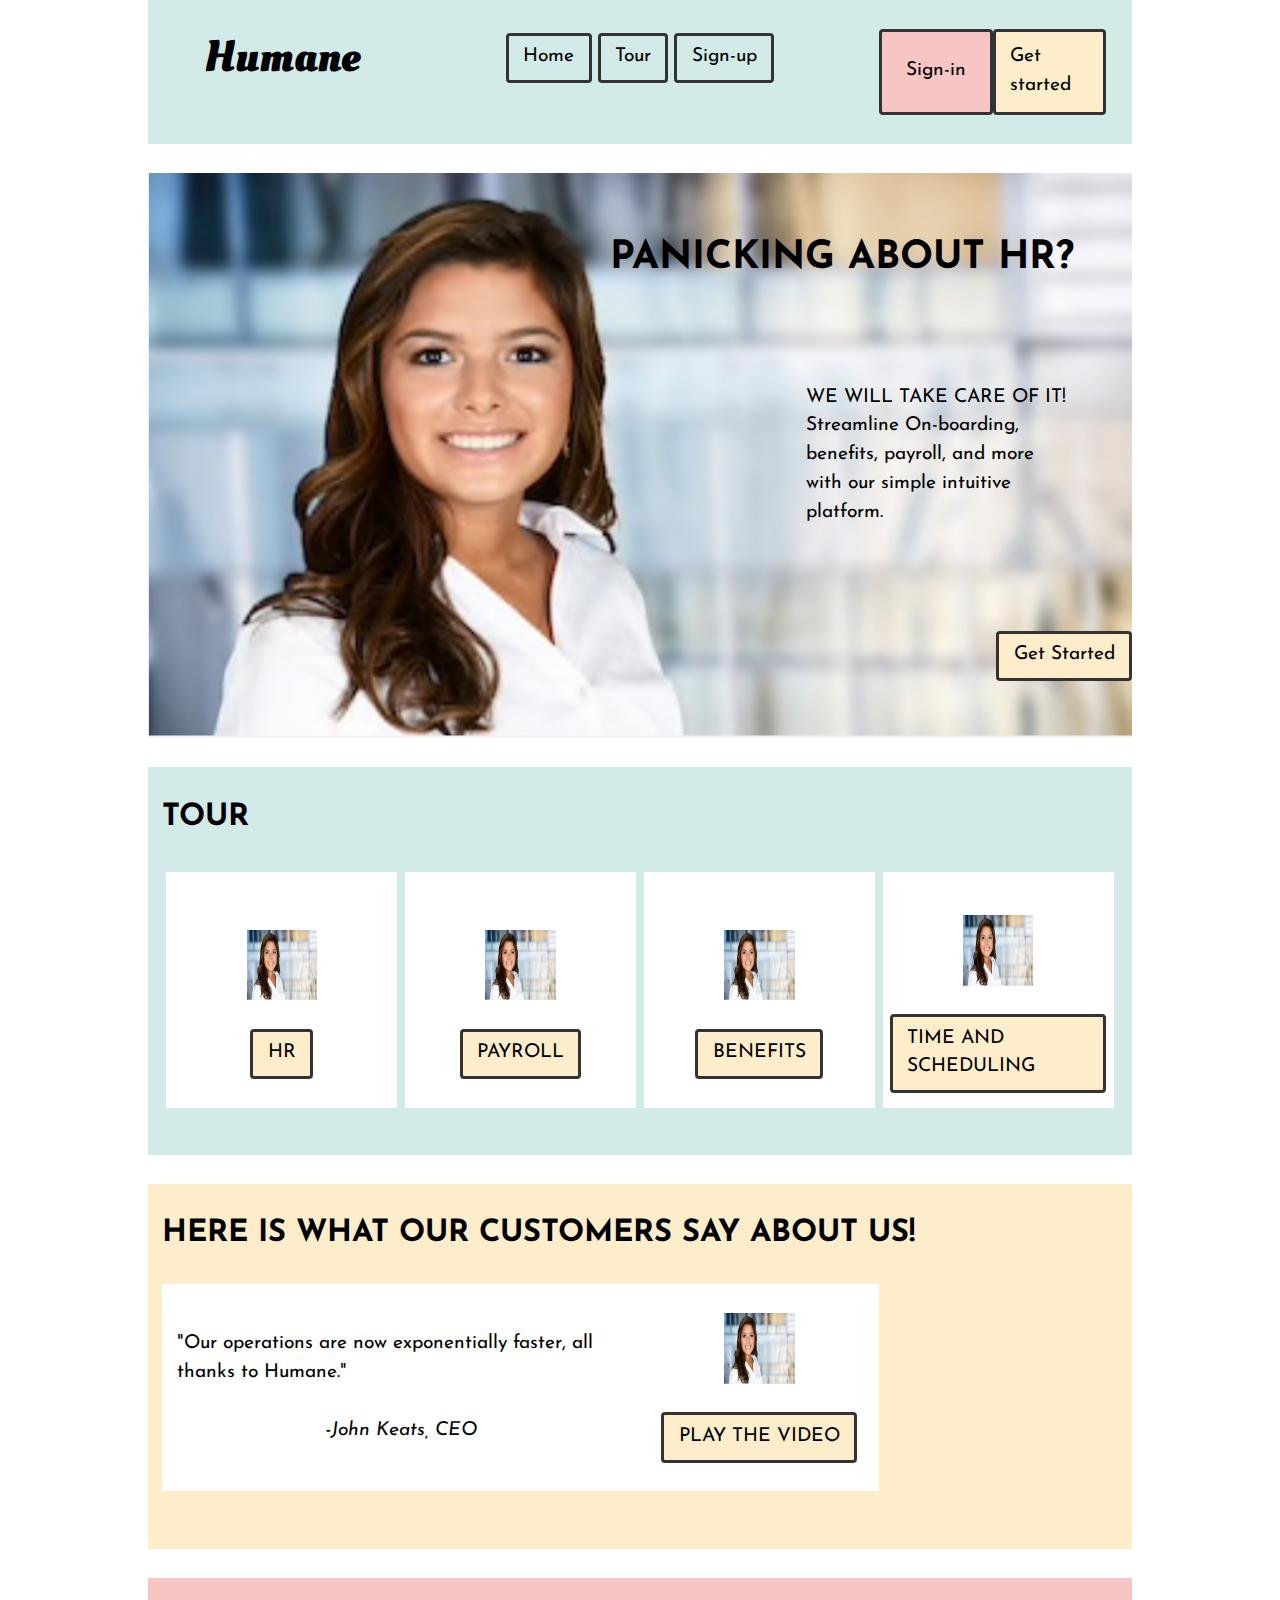
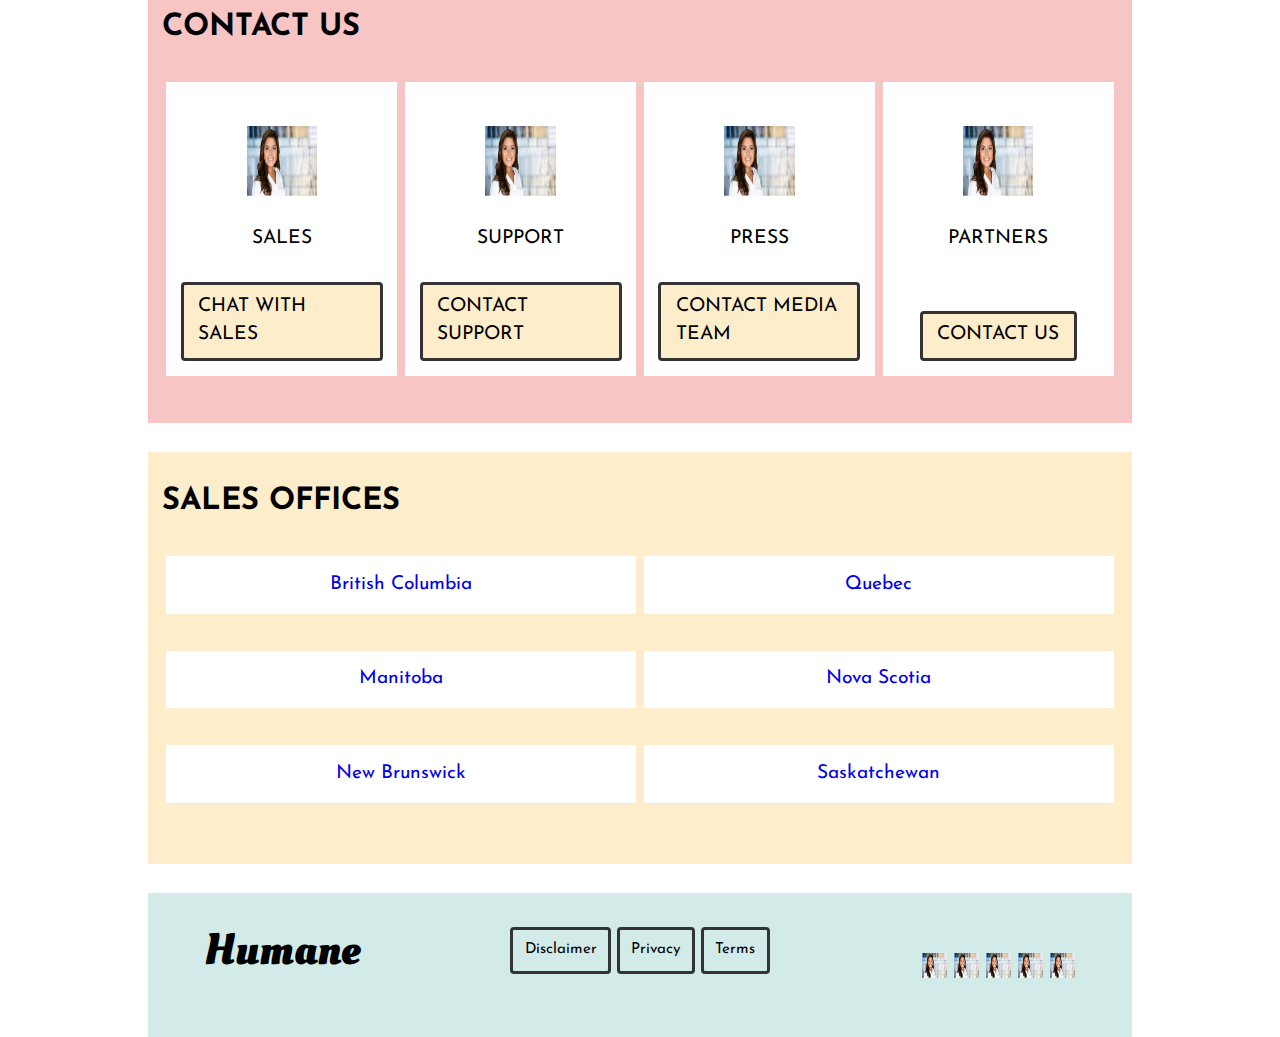
==== index.html @ 70cb6e19 "Add the landmark roles" ====
<!DOCTYPE html>
<html lang="en" dir="ltr">
<head>
  <meta charset="utf-8">
  <title>saas-website</title>
  <meta name="viewport" content="width=device-width,initial-scale=1">
  <link href="css/modules.css" rel="stylesheet">
  <link href="css/grid.css" rel="stylesheet">
  <link href="css/type.css" rel="stylesheet">
  <link href="css/main.css" rel="stylesheet">
  <link href="https://fonts.googleapis.com/css?family=Josefin+Sans:400,700|Oleo+Script&display=swap" rel="stylesheet">
</head>
<body class="wrapper gutter-1-4">

  <header role="banner" class="green pad-t pad-b gutter-1-2">
    <div class="grid grid-middle grid-stretch">
      <h1 class="yotta unit unit-content-center-vertical xs-1 s-1 m-1-4 l-1-4 xl-1-4"><a class="logo link-box" href="index.html">Humane</a></h1>
      <div class="unit unit-content-center-vertical xs-1 s-1 m-1-2 l-1-2 xl-1-2">
        <nav role="navigation">
          <ul class="list-group list-group-inline">
            <li><a class="link-box btn btn-ghost" href="index.html">Home</a></li>
            <li><a class="link-box btn btn-ghost" href="tour.html">Tour</a></li>
            <li><a class="link-box btn btn-ghost" href="sign-up.html">Sign-up</a></li>
          </ul>
        </nav>
      </div>
      <div class="grid grid-middle grid-stretch list-group list-group-inline">
        <a class="unit unit-content-center-vertical xs-1-2 link-box btn btn-ghost pink" href="sign-up.html">Sign-in</a>
        <a class="unit unit-content-center-vertical xs-1-2 link-box btn btn-ghost yellow" href="index.html#tour">Get started</a>
      </div>
    </div>
  </header>

  <main role="main">
    <section class="pad-t pad-b">
      <div class="relative">
        <img class="img-flex" src="images/professional-women.png" alt="An image of a smiling young women professional">
        <p class="zetta bold pin-rt pad-t-2 island-2">PANICKING ABOUT HR?</p>
        <p class="pin-rc limited-text gutter-2">WE WILL TAKE CARE OF IT!<br>Streamline On-boarding, benefits, payroll, and more with our simple intuitive platform.</p>
        <a class="link-box btn btn-ghost yellow pin-rb push-2" href="sign-up.html">Get Started</a>
      </div>
    </section>

    <section id="tour" class="pad-t pad-b push green gutter-1-2">
      <h2>TOUR</h2>
      <ul class="grid grid-middle grid-stretch list-group list-group-inline">

        <li class="unit unit-content-distribute unit-content-center-vertical xs-1-2 s-1-2 m-1-4 l-1-4 xl-1-4 green-border white push-1-2 island-1-2 gutter-1-4">
          <i class="icon i-128">
            <img class="img-flex island" src="images/professional-women.png" alt="">
          </i>
          <a class="link-box btn btn-ghost yellow" href="#">HR</a>
        </li>

        <li class="unit unit-content-distribute unit-content-center-vertical xs-1-2 s-1-2 m-1-4 l-1-4 xl-1-4 green-border white push-1-2 island-1-2 gutter-1-4">
          <i class="icon i-128">
            <img class="img-flex island" src="images/professional-women.png" alt="">
          </i>
          <a class="link-box btn btn-ghost yellow" href="#">PAYROLL</a>
        </li>

        <li class="unit unit-content-distribute unit-content-center-vertical xs-1-2 s-1-2 m-1-4 l-1-4 xl-1-4 green-border white push-1-2 island-1-2 gutter-1-4">
          <i class="icon i-128">
            <img class="img-flex island" src="images/professional-women.png" alt="">
          </i>
          <a class="link-box btn btn-ghost yellow" href="#">BENEFITS</a>
        </li>

        <li class="unit unit-content-distribute unit-content-center-vertical xs-1-2 s-1-2 m-1-4 l-1-4 xl-1-4 green-border white push-1-2 island-1-2 gutter-1-4">
          <i class="icon i-128">
            <img class="img-flex island" src="images/professional-women.png" alt="">
          </i>
          <a class="link-box btn btn-ghost yellow" href="#">TIME AND SCHEDULING</a>
        </li>
      </ul>
    </section>

    <section class="pad-t pad-b push yellow gutter-1-2">
      <h2>HERE IS WHAT OUR CUSTOMERS SAY ABOUT US!</h2>
      <div class="grid grid-middle grid-stretch">
        <div class="unit unit-content-distribute unit-content-center-vertical xs-1 s-1 m-1-2 l-1-2 xl-1-2 white push gutter-1-2">
          <p>"Our operations are now exponentially faster, all thanks to Humane."</p>
          <cite><i>-John Keats, CEO</i></cite>
        </div>
        <div class="unit unit-content-distribute unit-content-center-vertical xs-1-2 s-1-2 m-1-4 l-1-4 xl-1-4 white push gutter-1-2">
          <i class="icon i-128">
            <img class="img-flex island" src="images/professional-women.png" alt="">
          </i>
          <span class="icon-label"><a class="link-box btn btn-ghost yellow push" href="#">PLAY THE VIDEO</a></span>
        </div>
      </div>
    </section>

    <section class="pad-t pad-b push pink gutter-1-2">
      <h2>CONTACT US</h2>
      <ul class="grid grid-middle grid-stretch list-group list-group-inline">
        <li class="unit unit-content-distribute unit-content-center-vertical xs-1-2 s-1-2 m-1-4 l-1-4 xl-1-4 pink-border white push-1-2 island-1-2">
          <i class="icon i-128">
            <img class="img-flex island" src="images/professional-women.png" alt="">
          </i>
          <span class="icon-label content-fill push">SALES</span>
          <a class="link-box btn btn-ghost yellow" href="#">CHAT WITH SALES</a>
        </li>

        <li class="unit unit-content-distribute unit-content-center-vertical xs-1-2 s-1-2 m-1-4 l-1-4 xl-1-4 pink-border white push-1-2 island-1-2">
          <i class="icon i-128">
            <img class="img-flex island" src="images/professional-women.png" alt="">
          </i>
          <span class="icon-label content-fill push">SUPPORT</span>
          <a class="link-box btn btn-ghost yellow" href="#">CONTACT SUPPORT</a>
        </li>

        <li class="unit unit-content-distribute unit-content-center-vertical xs-1-2 s-1-2 m-1-4 l-1-4 xl-1-4 pink-border white push-1-2 island-1-2">
          <i class="icon i-128">
            <img class="img-flex island" src="images/professional-women.png" alt="">
          </i>
          <span class="icon-label content-fill push">PRESS</span>
          <a class="link-box btn btn-ghost yellow" href="#">CONTACT MEDIA TEAM</a>
        </li>

        <li class="unit unit-content-distribute unit-content-center-vertical xs-1-2 s-1-2 m-1-4 l-1-4 xl-1-4 pink-border white push-1-2 island-1-2">
          <i class="icon i-128">
            <img class="img-flex island" src="images/professional-women.png" alt="">
          </i>
          <span class="icon-label content-fill push">PARTNERS</span>
          <a class="link-box btn btn-ghost yellow" href="#">CONTACT US</a>
        </li>
      </ul>
    </section>

    <section class="pad-t pad-b push yellow gutter-1-2">
      <h2>SALES OFFICES</h2>
      <ul class="grid grid-middle grid-stretch list-group list-group-inline">
        <li class="unit unit-content-distribute unit-content-center-vertical xs-1 s-1 m-1-2 l-1-2 xl-1-2 white push island-1-2 yellow-border"><a class="link-box" href="#">British Columbia</a></li>
        <li class="unit unit-content-distribute unit-content-center-vertical xs-1 s-1 m-1-2 l-1-2 xl-1-2 white push island-1-2 yellow-border"><a class="link-box" href="#">Quebec</a></li>
        <li class="unit unit-content-distribute unit-content-center-vertical xs-1 s-1 m-1-2 l-1-2 xl-1-2 white push island-1-2 yellow-border"><a class="link-box" href="#">Manitoba</a></li>
        <li class="unit unit-content-distribute unit-content-center-vertical xs-1 s-1 m-1-2 l-1-2 xl-1-2 white push island-1-2 yellow-border"><a class="link-box" href="#">Nova Scotia</a></li>
        <li class="unit unit-content-distribute unit-content-center-vertical xs-1 s-1 m-1-2 l-1-2 xl-1-2 white push island-1-2 yellow-border"><a class="link-box" href="#">New Brunswick</a></li>
        <li class="unit unit-content-distribute unit-content-center-vertical xs-1 s-1 m-1-2 l-1-2 xl-1-2 white push island-1-2 yellow-border"><a class="link-box" href="#">Saskatchewan</a></li>
      </ul>
    </section>

    <footer role="contentinfo" class="green pad-t pad-b gutter-1-2">
      <div class="grid grid-middle grid-stretch">
        <h1 class="yotta unit unit-content-center-vertical xs-1-2 s-1-2 m-1-4 l-1-4 xl-1-4"><a class="logo link-box" href="index.html">Humane</a></h1>
        <div class="unit unit-content-center-vertical xs-1-2 s-1-2 m-1-2 l-1-2 xl-1-2">
          <nav>
            <ul class="list-group list-group-inline">
              <li><a class="link-box btn btn-ghost micro" href="#">Disclaimer</a></li>
              <li><a class="link-box btn btn-ghost micro" href="#">Privacy</a></li>
              <li><a class="link-box btn btn-ghost micro" href="#">Terms</a></li>
            </ul>
          </nav>
        </div>
        <div class="unit unit-content-distribute unit-content-center-vertical xs-1 s-1 m-1-4 l-1-4 xl-1-4">
          <ul class="grid grid-middle grid-stretch list-group list-group-inline">
            <li class="unit unit-content-distribute unit-content-center-vertical">
              <i class="icon i-32">
                <img class="img-flex island-1-8" src="images/professional-women.png" alt="">
              </i>
            </li>

            <li class="unit unit-content-distribute unit-content-center-vertical">
              <i class="icon i-32">
                <img class="img-flex island-1-8" src="images/professional-women.png" alt="">
              </i>
            </li>

            <li class="unit unit-content-distribute unit-content-center-vertical">
              <i class="icon i-32">
                <img class="img-flex island-1-8" src="images/professional-women.png" alt="">
              </i>
            </li>

            <li class="unit unit-content-distribute unit-content-center-vertical">
              <i class="icon i-32">
                <img class="img-flex island-1-8" src="images/professional-women.png" alt="">
              </i>
            </li>

            <li class="unit unit-content-distribute unit-content-center-vertical">
              <i class="icon i-32">
                <img class="img-flex island-1-8" src="images/professional-women.png" alt="">
              </i>
            </li>
          </ul>
        </div>
      </div>
    </footer>

  </main>
</body>
</html>
---- css/modules.css ----
/*
 * Modulifier || Code released under the UNLICENSE
 * Code under other copyrights & licenses listed below.
 * https://modulifier.web-dev.tools/#responsive;images;list-group;embed;media-object;icons;hidden;positioning;nice-lists;forms;buttons;accessibility;print
 */

@-moz-viewport { width: device-width; scale: 1; }
@-ms-viewport { width: device-width; scale: 1; }
@-o-viewport { width: device-width; scale: 1; }
@-webkit-viewport { width: device-width; scale: 1; }
@viewport { width: device-width; scale: 1; }

html {
  box-sizing: border-box;
  -moz-text-size-adjust: 100%;
  -ms-text-size-adjust: 100%;
  -webkit-text-size-adjust: 100%;
  text-size-adjust: 100%;
}

*, *::before, *::after {
  box-sizing: inherit;
}

body {
  margin: 0;
}

article,
aside,
details,
figcaption,
figure,
footer,
header,
main,
menu,
nav,
section,
summary {
  display: block;
}

audio,
canvas,
progress,
video {
  display: inline-block;
  vertical-align: baseline;
}

template {
  display: none;
}

details {
  cursor: pointer;
}

audio:not([controls]) {
  display: none;
  height: 0;
}

a,
area,
button,
input,
label,
select,
textarea,
[tabindex] {
  -ms-touch-action: manipulation;
  touch-action: manipulation;
}

img {
  border: 0;
}

.img-flex,
.img-flex img {
  display: block;
  width: 100%;
}

svg {
  fill: currentColor;
}

svg:not(:root) {
  overflow: hidden;
}

svg.img-flex {
  width: 100%;
  height: 100%;
}

.image-replacement, .ir {
  overflow: hidden;
  direction: ltr;
  text-align: left;
  text-indent: 100%;
  white-space: nowrap;
}

.list-group, .list-group-inline, .list-group--inline {
  padding-left: 0;
  list-style-type: none;
}

.list-group > dd {
  margin-left: 0;
}

.list-group-inline::before,
.list-group-inline::after,
.list-group--inline::before,
.list-group--inline::after {
  content: "";
  display: table;
}

.list-group-inline::after,
.list-group--inline::after {
  clear: both;
}

.list-group-inline > li,
.list-group--inline > li {
  display: inline-block;
}

.list-group-inline > dt,
.list-group--inline > dt {
  clear: left;
  float: left;
  width: 11em;
}

.list-group-inline > dd,
.list-group--inline > dd {
  float: left;
  min-width: 12em;
}

.embed {
  margin-left: 0;
  margin-right: 0;
  overflow: hidden;
  position: relative;
  width: 100%;
}

.embed-1by1, .embed--1by1 {
  padding-top: 100%; /* Square */
}

.embed-4by3, .embed--4by3 {
  padding-top: 75%; /* Traditional TV/computer screens */
}

.embed-iso216, .embed--iso216 {
  padding-top: 70.92%; /* A-standard paper sizes */
}

.embed-3by2, .embed--3by2 {
  padding-top: 66.6%; /* Classic 35 mm film & most digital photos, landscape */
}

.embed-2by3, .embed--2by3 {
  padding-top: 150%; /* Classic 35 mm film & most digital photos, portrait */
}

.embed-golden, .embed--golden {
  padding-top: 61.8%; /* The Golden Ratio */
}

.embed-16by9, .embed--16by9 {
  padding-top: 56.25%; /* HD TV */
}

.embed-185by100, .embed--185by100 {
  padding-top: 54.05%; /* Common widescreen cinema */
}

.embed-24by10, .embed--24by10 {
  padding-top: 41.667%; /* Widescreen cinema: 2.4:1 */
}

.embed-3by1, .embed--3by1 {
  padding-top: 33.3333%; /* Panorama photos */
}

.embed-4by1, .embed--4by1 {
  padding-top: 25%; /* Polyvision */
}

.embed-5by1, .embed--5by1 {
  padding-top: 20%; /* Really wide... */
}

.embed-item, .embed__item {
  min-height: 100%;
  left: 0;
  position: absolute;
  top: 0;
  width: 100%;
}

.media {
  overflow: hidden;
}

.media-img, .media__img {
  float: left;
}

.media-img-reversed, .media__img--reversed {
  float: right;
}

.media-img-stacked, .media__img--stacked {
  float: none;
}

.media-body, .media__body {
  overflow: hidden;
  min-width: 12em; /* Slightly less than 200px, responsiveness built in */
}

.icon {
  display: inline-block;
  position: relative;
  background: transparent none no-repeat center center;
  background-size: contain;
  vertical-align: middle;
}

.i-16, .i--16 {
  height: 16px;
  width: 16px;
}

.i-18, .i--18 {
  height: 18px;
  width: 18px;
}

.i-20, .i--20 {
  height: 20px;
  width: 20px;
}

.i-24, .i--24 {
  height: 24px;
  width: 24px;
}

.i-32, .i--32 {
  height: 32px;
  width: 32px;
}

.i-48, .i--48 {
  height: 48px;
  width: 48px;
}

.i-64, .i--64 {
  height: 64px;
  width: 64px;
}

.i-96, .i--96 {
  height: 96px;
  width: 96px;
}

.i-128, .i--128 {
  height: 128px;
  width: 128px;
}

.i-192, .i--192 {
  height: 192px;
  width: 192px;
}

.i-256, .i--256 {
  height: 256px;
  width: 256px;
}

.icon img,
.icon svg {
  left: 0;
  height: 100%;
  position: absolute;
  top: 0;
  width: 100%;
  fill: currentColor;
}

.icon-label {
  vertical-align: middle;
}

.icon-link,
.icon-link:focus,
.icon-link:hover {
  text-decoration: none;
}

[hidden], .hidden {
  /* stylelint-disable declaration-no-important */
  display: none !important;
  visibility: hidden !important;
  /* stylelint-enable */
}

.visually-hidden {
  height: 1px;
  margin: -1px;
  overflow: hidden;
  padding: 0;
  position: absolute;
  width: 1px;
  border: 0;
  clip: rect(0 0 0 0);
  clip-path: inset(50%);
}

.visually-hidden.focusable:active, .visually-hidden.focusable:focus {
  height: auto;
  margin: 0;
  overflow: visible;
  position: static;
  width: auto;
  clip: auto;
  clip-path: none;
}

.invisible {
  visibility: hidden;
}

.chop,
.crop {
  overflow: hidden;
}

.truncate {
  max-width: 100%;
  overflow: hidden;
  width: 100%;
  text-overflow: ellipsis;
  white-space: nowrap;
}

.scrollable {
  max-width: 100%;
  overflow-x: auto;
  overflow-y: hidden;
  -webkit-overflow-scrolling: touch;
}

.flex-row {
  display: -webkit-flex;
  display: -ms-flexbox;
  display: flex;
}

.flex-justify {
  -webkit-justify-content: space-between;
  -ms-flex-pack: space-between;
  justify-content: space-between;
}

.flex-align-center {
  -webkit-align-items: center;
  -ms-flex-align: center;
  align-items: center;
}

.center-text,
.center-flow {
  text-align: center;
}

.center-block {
  margin-left: auto;
  margin-right: auto;
}

.no-auto-margins,
.not-centered {
  /* stylelint-disable declaration-no-important */
  margin-left: 0 !important;
  margin-right: 0 !important;
  /* stylelint-enable */
}

.center-content,
.center-content-vertical,
.center-contents,
.center-contents-vertical {
  display: -webkit-flex;
  display: -ms-flexbox;
  display: flex;
  -webkit-justify-content: center;
  -ms-flex-pack: center;
  justify-content: center;
  -webkit-align-items: center;
  -ms-flex-align: center;
  align-items: center;
  -webkit-align-content: center;
  -ms-flex-line-pack: center;
  align-content: center;
  -webkit-flex-direction: column wrap;
  -ms-flex-direction: column wrap;
  flex-flow: column wrap;
}

.center-content-start,
.center-content-vertical-start,
.center-contents-start,
.center-contents-vertical-start {
  display: -webkit-flex;
  display: -ms-flexbox;
  display: flex;
  -webkit-justify-content: center;
  -ms-flex-pack: center;
  justify-content: center;
  -webkit-flex-direction: column wrap;
  -ms-flex-direction: column wrap;
  flex-flow: column wrap;
}

.center-content-horizontal,
.center-contents-horizontal {
  display: -webkit-flex;
  display: -ms-flexbox;
  display: flex;
  -webkit-justify-content: center;
  -ms-flex-pack: center;
  justify-content: center;
  -webkit-align-items: center;
  -ms-flex-align: center;
  align-items: center;
  -webkit-align-content: center;
  -ms-flex-line-pack: center;
  align-content: center;
  -webkit-flex-direction: row wrap;
  -ms-flex-direction: row wrap;
  flex-flow: row wrap;
}

.clearfix::after {
  content: " ";
  display: block;
  clear: both;
}

.left {
  float: left;
}

.right {
  float: right;
}

.inline {
  display: inline;
}

.block {
  display: block;
}

.inline-block, .ib {
  display: inline-block;
}

.valign-top {
  vertical-align: top;
}

.valign-bottom {
  vertical-align: bottom;
}

.valign-middle {
  vertical-align: middle;
}

.fixed {
  position: fixed;
}

.relative {
  position: relative;
}

[class*="pin-"],
.absolute {
  position: absolute;
}

.static {
  position: static;
}

.zindex-1 {
  z-index: 1;
}

.zindex-2 {
  z-index: 2;
}

.zindex-3 {
  z-index: 3;
}

.zindex-1000 {
  z-index: 1000;
}

.pin-top-left,
.pin-left-top,
.pin-tl,
.pin-lt {
  top: 0;
  left: 0;
}

.pin-top-right,
.pin-right-top,
.pin-tr,
.pin-rt {
  top: 0;
  right: 0;
}

.pin-bottom-left,
.pin-left-bottom,
.pin-bl,
.pin-lb {
  bottom: 0;
  left: 0;
}

.pin-bottom-right,
.pin-right-bottom,
.pin-br,
.pin-rb {
  bottom: 0;
  right: 0;
}

.pin-top-center,
.pin-center-top,
.pin-tc,
.pin-ct {
  left: 50%;
  top: 0;
  transform: translateX(-50%);
}

.pin-bottom-center,
.pin-center-bottom,
.pin-bc,
.pin-cb {
  bottom: 0;
  left: 50%;
  transform: translateX(-50%);
}

.pin-center-left,
.pin-left-center,
.pin-cl,
.pin-lc {
  left: 0;
  top: 50%;
  transform: translateY(-50%);
}

.pin-center-right,
.pin-right-center,
.pin-cr,
.pin-rc {
  right: 0;
  top: 50%;
  transform: translateY(-50%);
}

.pin-center, .pin-c {
  left: 50%;
  top: 50%;
  transform: translate(-50%, -50%);
}

.width-quarter, .w-1-4 {
  width: 25%;
}

.width-half, .w-1-2 {
  width: 50%;
}

.width-full, .w-1 {
  width: 100%;
}

.height-quarter, .h-1-4 {
  height: 25%;
}

.height-half, .h-1-2 {
  height: 50%;
}

.height-full, .h-1 {
  height: 100%;
}

.height-win-quarter, .h-w-1-4 {
  height: 25vh;
  max-height: 46em;
}

.height-win-half, .h-w-1-2 {
  height: 50vh;
  max-height: 46em;
}

.height-win-full, .h-w-1 {
  height: 100vh;
  max-height: 46em;
}

ul {
  list-style-type: none;
}

ul > li::before {
  content: "·";
  float: left;
  margin-left: -1.6em;
  width: 1.3em;
  text-align: right;
}

ol {
  counter-reset: ol-simple-numbers;
  list-style-type: none;
}

ol > li::before {
  float: left;
  margin-left: -1.6em;
  width: 1.3em;
  counter-increment: ol-simple-numbers;
  content: counter(ol-simple-numbers);
  text-align: right;
}

.list-group > li::before,
.list-group-inline > li::before,
.list-group--inline > li::before {
  content: none;
}

/* stylelint-disable no-descending-specificity */

/*
 * (c) Nicolas Gallagher and Jonathan Neal of Normalize.css || MIT License
 *     https://necolas.github.io/normalize.css/
 */

button,
input,
optgroup,
select,
textarea {
  color: inherit;
  font: inherit;
  margin: 0;
}

button,
input {
  overflow: visible;
}

button,
select {
  text-transform: none;
}

button,
html [type="button"],
[type="reset"],
[type="submit"] {
  -webkit-appearance: button;
  cursor: pointer;
}

button[disabled],
html input[disabled] {
  cursor: default;
}

button::-moz-focus-inner,
input::-moz-focus-inner {
  border: 0;
  padding: 0;
}

[type="checkbox"],
[type="radio"] {
  opacity: 0;
  position: absolute;
  height: 1px;
  width: 1px;
}

[type="number"]::-webkit-inner-spin-button,
[type="number"]::-webkit-outer-spin-button {
  height: auto;
}

[type="search"]::-webkit-search-cancel-button,
[type="search"]::-webkit-search-decoration {
  -webkit-appearance: none;
}

fieldset {
  padding-left: 0;
  padding-right: 0;

  border: 0;
  border-top: 2px solid #666;
}

legend {
  color: inherit;
  display: table;
  max-width: 100%;
  padding: 0 .3em 0 0;
  white-space: normal;

  border: 0;

  font-weight: bold;
}

optgroup {
  font-weight: bold;
}

::-webkit-input-placeholder {
  color: inherit;
  opacity: .54;
}

::-webkit-file-upload-button {
  -webkit-appearance: button;
  font: inherit;
}

/* End Normalize.css code */

label,
.label-block {
  display: block;
  cursor: pointer;
}

[type="checkbox"] + label,
[type="radio"] + label,
.label-inline {
  display: inline-block;
}

input:not([type]),
[type="text"],
[type="number"],
[type="search"],
[type="url"],
[type="email"],
[type="password"],
[type="tel"],
[type="datetime-local"],
[type="month"],
[type="week"],
[type="date"],
[type="time"],
[type="range"],
select,
textarea {
  -moz-appearance: none;
  -webkit-appearance: none;
  appearance: none;
}

input,
textarea {
  display: block;
  width: 100%;

  background-color: #fff;
  border: 2px solid #666;
  border-radius: 0;
}

label {
  vertical-align: middle;
}

textarea {
  max-width: 100%;
  min-height: 4em;
  overflow: auto;
}

[type="color"] {
  display: inline-block;
  width: 2em;
}

select {
  display: block;
  width: 100%;

  background-image: url("data:image/svg+xml,%3Csvg xmlns='http://www.w3.org/2000/svg' width='256' height='256' viewBox='0 0 256 256'%3E%3Cpath fill='none' stroke='%23000' stroke-miterlimit='10' stroke-width='70' d='M36.3 82.1l91.9 91.8 91.5-91.8'/%3E%3C/svg%3E");
  background-repeat: no-repeat;
  background-position: calc(100% - .4em) center;
  background-size: 18px auto;
  background-color: #fff;
  border: 2px solid #666;
  border-radius: 0;
}

[type="checkbox"] + label::before {
  content: " ";
  display: inline-block;
  height: 1.8em;
  margin-right: .3em;
  position: relative;
  vertical-align: middle;
  top: -.1em;
  width: 1.8em;

  background-color: #fff;
  background-size: cover;
  border: 2px solid #666;

  line-height: inherit;
}

[type="checkbox"]:checked + label::before {
  background-image: url("data:image/svg+xml,%3Csvg xmlns='http://www.w3.org/2000/svg' width='256' height='256' viewBox='0 0 256 256'%3E%3Cpath fill='none' stroke='%23000' stroke-miterlimit='10' stroke-width='50' d='M49.9 130.1l50.8 50.7L206.1 75.2'/%3E%3C/svg%3E");
}

[type="checkbox"]:focus + label::before {
  outline: 3px solid #000;
  z-index: 1000;
}

[type="radio"] + label::before {
  content: " ";
  display: inline-block;
  height: 1.8em;
  margin-right: .3em;
  position: relative;
  vertical-align: middle;
  top: -.1em;
  width: 1.8em;

  background-color: #fff;
  background-size: cover;
  border: 2px solid #666;
  border-radius: 50%;

  line-height: inherit;
}

[type="radio"]:checked + label::before {
  background-image: url("data:image/svg+xml,%3Csvg xmlns='http://www.w3.org/2000/svg' width='256' height='256' viewBox='0 0 256 256'%3E%3Ccircle cx='128' cy='128' r='70.4'/%3E%3C/svg%3E");
}

[type="radio"]:focus + label::before,
[type="radio"] + label:focus::before {
  box-shadow: 0 0 0 3px #000;
  z-index: 1000;
}

[type="range"] {
  border: 0;
  background-color: #fff;
}

[type="range"]::-webkit-slider-runnable-track {
  height: 6px;

  -webkit-appearance: none;
  appearance: none;
  background-color: #ccc;
  border: 0;
  border-radius: 3px;
}

[type="range"]:active::-webkit-slider-runnable-track {
  background-color: #ccc;
}

[type="range"]::-moz-range-track {
  height: 6px;

  -moz-appearance: none;
  appearance: none;
  background-color: #ccc;
  border: 0;
  border-radius: 3px;
}

[type="range"]:active::-moz-range-track {
  background-color: #ccc;
}

[type="range"]::-ms-track {
  height: 6px;

  -ms-appearance: none;
  appearance: none;
  background-color: #ccc;
  border: 0;
  border-radius: 3px;
}

[type="range"]:active::-ms-track {
  background-color: #ccc;
}

[type="range"]::-webkit-slider-thumb {
  margin-top: -4px;
  height: 16px;
  width: 16px;

  -webkit-appearance: none;
  appearance: none;
  background-color: #000;
  border: none;
  border-radius: 50%;
}

[type="range"]:hover::-webkit-slider-thumb {
  background-color: #000;
}

[type="range"]:active::-webkit-slider-thumb {
  background-color: #000;
}

[type="range"]::-moz-range-thumb {
  margin-top: -4px;
  height: 16px;
  width: 16px;

  -webkit-appearance: none;
  appearance: none;
  background-color: #000;
  border: none;
  border-radius: 50%;
}

[type="range"]:hover::-moz-range-thumb {
  background-color: #000;
}

[type="range"]:active::-moz-range-thumb {
  background-color: #000;
}

[type="range"]::-ms-thumb {
  margin-top: -4px;
  height: 16px;
  width: 16px;

  -webkit-appearance: none;
  appearance: none;
  background-color: #000;
  border: none;
  border-radius: 50%;
}

[type="range"]:hover::-ms-thumb {
  background-color: #000;
}

[type="range"]:active::-ms-thumb {
  background-color: #000;
}

[type="checkbox"].hide-custom-input + label::before,
[type="checkbox"] + .hide-custom-input::before,
[type="radio"].hide-custom-input + label::before,
[type="radio"] + .hide-custom-input::before {
  content: none;
  display: none;
}

/* stylelint-enable */

.link-box {
  display: block;
  text-decoration: none;
}

/* stylelint-disable no-descending-specificity */

button,
.btn {
  cursor: pointer;
  display: inline-block;
  margin: 0;
  overflow: visible;
  padding: .375em .75em .42em;
  -webkit-appearance: none;
  -moz-appearance: none;
  appearance: none;
  background-color: #333;
  border-radius: 4px;
  border: 3px solid #333;
  color: #fff;
  font: inherit;
  text-decoration: none;
  text-transform: none;
}

button::-moz-focus-inner {
  border: 0;
  padding: 0;
}

/* stylelint-enable */

button:focus,
button:hover,
.btn:focus,
.btn:hover {
  background-color: #000;
  border-color: #000;
  color: #fff;
}

button[disabled] {
  cursor: default;
}

.btn-light, .btn--light {
  background-color: #e2e2e2;
  border-color: #e2e2e2;
  color: #000;
}

.btn-light:focus,
.btn-light:hover,
.btn--light:focus,
.btn--light:hover {
  background-color: #666;
  border-color: #666;
  color: #fff;
}

.btn-ghost,
.btn--ghost {
  background-color: transparent;
  border-color: #333;
  color: #000;
}

.btn-ghost:focus,
.btn-ghost:hover,
.btn--ghost:focus,
.btn--ghost:hover {
  background-color: #e2e2e2;
  border-color: #000;
  color: #000;
}

.btn-link {
  display: inline;
  padding: 0;
  background-color: transparent;
  border-radius: 0;
  border: 0;
  color: inherit;
}

.btn-link:focus,
.btn-link:hover {
  background-color: transparent;
  color: inherit;
}

a:hover, a:active {
  outline: none;
}

a:focus,
[tabindex="0"]:focus,
details:focus,
summary:focus,
input:focus,
textarea:focus,
button:focus,
select:focus {
  outline: 3px solid #000;
  outline-offset: 0;
}

a:focus, [tabindex="0"]:focus {
  outline-offset: 3px;
}

.skip-links {
  margin: 0;
  padding: 0;
  list-style-type: none;
}

.skip-links > li::before {
  content: none; /* Remove the bullets if nice lists is selected */
}

.skip-links a,
.skip-links button {
  padding: .5em .75em;
  position: absolute;
  top: -10em;
  z-index: 10000; /* To make sure they're always on top */
  background-color: #000;
  border: 0;
  color: #fff;
  font-size: 1.125rem;
  font-weight: bold;
  text-decoration: none;
}

.skip-links a:focus,
.skip-links button:focus {
  outline-offset: 3px;
  top: 0;
}

[aria-busy="true"] {
  cursor: progress;
}

[aria-controls] {
  cursor: pointer;
}

[aria-disabled] {
  cursor: default;
}

.print-only {
  display: none;
  visibility: hidden;
}

.page-break-before {
  page-break-before: always;
}

.page-break-after {
  page-break-after: always;
}

.no-page-break-inside {
  page-break-inside: avoid;
}

@media print {

  /* stylelint-disable declaration-no-important */

  .no-print {
    display: none !important;
    visibility: hidden !important;
  }

  .print-only,
  .force-print {
    display: block !important;
    visibility: visible !important;
  }

  /* stylelint-enable */

  .visually-hidden.force-print {
    height: auto;
    margin: 0;
    overflow: visible;
    padding: 0;
    position: static;
    width: auto;
    border: 0;
    clip: initial;
    clip-path: none;
  }

  /*
   * (c) Fabien Sa || MIT License
   *     http://bafs.github.io/Gutenberg/
   */

  table,
  blockquote,
  pre,
  code,
  figure,
  li,
  hr,
  ul,
  ol,
  a,
  tr {
    page-break-inside: avoid;
  }

  h1, h2, h3, h4, h5, h6, p, a {
    orphans: 3;
    widows: 3;
  }

  h1,
  h2,
  h3,
  h4,
  h5,
  h6 {
    page-break-after: avoid;
    page-break-inside: avoid;
  }

  h1 + p,
  h2 + p,
  h3 + p,
  h4 + p,
  h5 + p,
  h6 + p {
    page-break-before: avoid;
  }

  img {
    page-break-after: auto;
    page-break-before: auto;
    page-break-inside: avoid;
  }

  /* stylelint-disable declaration-no-important */

  pre {
    white-space: pre-wrap !important;
    word-wrap: break-word;
  }

  /* stylelint-enable */

  /* End Gutenberg code */

  /*
   * (c) HTML5 Boilerplate || MIT License
   *     https://html5boilerplate.com/
   */

  /* stylelint-disable declaration-no-important */

  *, *::before, *::after, *::first-letter, *::first-line {
    background: none transparent !important;
    color: #000 !important;
    box-shadow: none !important;
    text-shadow: none !important;
  }

  /* stylelint-enable */

  a, a:visited {
    text-decoration: underline;
  }

  a[href]::after {
    content: " (" attr(href) ")";
  }

  abbr[title]::after {
    content: " (" attr(title) ")";
  }

  a[href^="#"]::after,
  a[href^="javascript:"]::after,
  a.no-print-href::after,
  a.href-no-print::after {
    content: "";
  }

  thead {
    display: table-header-group;
  }

  /* End HTML5 Boilerplate code */

}
---- css/grid.css ----
/*
  Gridifier || Code released under the UNLICENSE
  https://gridifier.web-dev.tools/#xs,4,0,0,0;s,4,25,0,0;m,4,38,1,1;l,4,60,1,1
*/

.grid {
  margin: 0;
  padding: 0;
  letter-spacing: -.31em;
  text-rendering: optimizeSpeed;
  display: -webkit-flex;
  display: -ms-flexbox;
  display: flex;
  -webkit-flex-flow: row wrap;
  -ms-flex-flow: row wrap;
  flex-flow: row wrap;
}

.grid-bottom {
  -webkit-align-items: flex-end;
  -ms-align-items: flex-end;
  align-items: flex-end;
}

.grid-middle {
  -webkit-align-items: center;
  -ms-align-items: center;
  align-items: center;
}

.grid-stretch {
  -webkit-align-items: stretch;
  -ms-align-items: stretch;
  align-items: stretch;
}

.opera-only :-o-prefocus,
.grid {
  word-spacing: -.43em;
}

.unit {
  letter-spacing: normal;
  text-rendering: auto;
  vertical-align: top;
  word-spacing: normal;
  display: inline-block;
  visibility: visible;
}

.grid-bottom .unit {
  vertical-align: bottom;
}

.grid-middle .unit {
  vertical-align: middle;
}

[class*="unit-push-"],
[class*="unit-pull-"] {
  position: relative;
}

.unit-content-distribute {
  display: -ms-flexbox;
  display: -webkit-flex;
  display: flex;
  -ms-flex-direction: column;
  -webkit-flex-direction: column;
  flex-direction: column;
  -ms-flex-pack: justify;
  -webkit-justify-content: space-between;
  justify-content: space-between;
}

.unit-content-center,
.unit-content-center-vertical {
  display: -webkit-flex;
  display: -ms-flexbox;
  display: flex;
  -webkit-justify-content: center;
  -ms-flex-pack: center;
  justify-content: center;
  -webkit-align-items: center;
  -ms-flex-align: center;
  align-items: center;
  -webkit-align-content: center;
  -ms-flex-line-pack: center;
  align-content: center;
  -webkit-flex-direction: column wrap;
  -ms-flex-direction: column wrap;
  flex-flow: column wrap;
}

.unit-content-center-horizontal {
  display: -webkit-flex;
  display: -ms-flexbox;
  display: flex;
  -webkit-justify-content: center;
  -ms-flex-pack: center;
  justify-content: center;
  -webkit-align-items: center;
  -ms-flex-align: center;
  align-items: center;
  -webkit-align-content: center;
  -ms-flex-line-pack: center;
  align-content: center;
  -webkit-flex-direction: row wrap;
  -ms-flex-direction: row wrap;
  flex-flow: row wrap;
}

.content-fill,
.content-stretch {
  -ms-flex-grow: 2;
  -webkit-flex-grow: 2;
  flex-grow: 2;
  max-width: 100%; /* @bugfix: IE 10, 11 */
}

.content-shrink {
  -ms-align-self: center;
  -webkit-align-self: center;
  align-self: center;
}

.unit-xs-hidden,
.xs-0 {
  display: none;
  visibility: hidden;
}

.unit-xs-centered {
  margin: 0 auto;
}

.unit-xs-1,
.xs-1 {
  display: block;
  visibility: visible;
  width: 100%;
}

.unit-xs-1-2,
.xs-1-2 {
  width: 50%;
}

.unit-xs-1-3,
.xs-1-3 {
  width: 33.3333%;
}

.unit-xs-2-3,
.xs-2-3 {
  width: 66.6667%;
}

.unit-xs-1-4,
.xs-1-4 {
  width: 25%;
}

.unit-xs-3-4,
.xs-3-4 {
  width: 75%;
}

.unit-xs-1-2,
.xs-1-2,
.unit-xs-1-3,
.xs-1-3,
.unit-xs-2-3,
.xs-2-3,
.unit-xs-1-4,
.xs-1-4,
.unit-xs-3-4,
.xs-3-4 {
  display: inline-block;
  visibility: visible;
}

.unit-xs-1-2[class*="-content-"],
.xs-1-2[class*="-content-"],
.unit-xs-1-3[class*="-content-"],
.xs-1-3[class*="-content-"],
.unit-xs-2-3[class*="-content-"],
.xs-2-3[class*="-content-"],
.unit-xs-1-4[class*="-content-"],
.xs-1-4[class*="-content-"],
.unit-xs-3-4[class*="-content-"],
.xs-3-4[class*="-content-"] {
  display: -webkit-flex;
  display: -ms-flexbox;
  display: flex;
}

.unit-xs-content-distribute,
.xs-content-distribute {
  display: -ms-flexbox;
  display: -webkit-flex;
  display: flex;
  -ms-flex-direction: column;
  -webkit-flex-direction: column;
  flex-direction: column;
  -ms-flex-pack: justify;
  -webkit-justify-content: space-between;
  justify-content: space-between;
}

.unit-xs-content-center,
.unit-xs-content-center-vertical {
  display: -webkit-flex;
  display: -ms-flexbox;
  display: flex;
  -webkit-justify-content: center;
  -ms-flex-pack: center;
  justify-content: center;
  -webkit-align-items: center;
  -ms-flex-align: center;
  align-items: center;
  -webkit-align-content: center;
  -ms-flex-line-pack: center;
  align-content: center;
  -webkit-flex-direction: column wrap;
  -ms-flex-direction: column wrap;
  flex-flow: column wrap;
}

.unit-xs-content-center-horizontal {
  display: -webkit-flex;
  display: -ms-flexbox;
  display: flex;
  -webkit-justify-content: center;
  -ms-flex-pack: center;
  justify-content: center;
  -webkit-align-items: center;
  -ms-flex-align: center;
  align-items: center;
  -webkit-align-content: center;
  -ms-flex-line-pack: center;
  align-content: center;
  -webkit-flex-direction: row wrap;
  -ms-flex-direction: row wrap;
  flex-flow: row wrap;
}

.xs-content-fill,
.xs-content-stretch {
  -ms-flex-grow: 2;
  -webkit-flex-grow: 2;
  flex-grow: 2;
  max-width: 100%; /* @bugfix: IE 10, 11 */
}

.xs-content-shrink {
  -ms-align-self: center;
  -webkit-align-self: center;
  align-self: center;
}

@media only screen and (min-width: 25em) {

  .unit-s-hidden,
  .s-0 {
    display: none;
    visibility: hidden;
  }

  .unit-s-centered {
    margin: 0 auto;
  }

  .unit-s-1,
  .s-1 {
    display: block;
    visibility: visible;
    width: 100%;
  }

  .unit-s-1-2,
  .s-1-2 {
    width: 50%;
  }

  .unit-s-1-3,
  .s-1-3 {
    width: 33.3333%;
  }

  .unit-s-2-3,
  .s-2-3 {
    width: 66.6667%;
  }

  .unit-s-1-4,
  .s-1-4 {
    width: 25%;
  }

  .unit-s-3-4,
  .s-3-4 {
    width: 75%;
  }

  .unit-s-1-2,
  .s-1-2,
  .unit-s-1-3,
  .s-1-3,
  .unit-s-2-3,
  .s-2-3,
  .unit-s-1-4,
  .s-1-4,
  .unit-s-3-4,
  .s-3-4 {
    display: inline-block;
    visibility: visible;
  }

  .unit-s-1-2[class*="-content-"],
  .s-1-2[class*="-content-"],
  .unit-s-1-3[class*="-content-"],
  .s-1-3[class*="-content-"],
  .unit-s-2-3[class*="-content-"],
  .s-2-3[class*="-content-"],
  .unit-s-1-4[class*="-content-"],
  .s-1-4[class*="-content-"],
  .unit-s-3-4[class*="-content-"],
  .s-3-4[class*="-content-"] {
    display: -webkit-flex;
    display: -ms-flexbox;
    display: flex;
  }

  .unit-s-content-distribute,
  .s-content-distribute {
    display: -ms-flexbox;
    display: -webkit-flex;
    display: flex;
    -ms-flex-direction: column;
    -webkit-flex-direction: column;
    flex-direction: column;
    -ms-flex-pack: justify;
    -webkit-justify-content: space-between;
    justify-content: space-between;
  }

  .unit-s-content-center,
  .unit-s-content-center-vertical {
    display: -webkit-flex;
    display: -ms-flexbox;
    display: flex;
    -webkit-justify-content: center;
    -ms-flex-pack: center;
    justify-content: center;
    -webkit-align-items: center;
    -ms-flex-align: center;
    align-items: center;
    -webkit-align-content: center;
    -ms-flex-line-pack: center;
    align-content: center;
    -webkit-flex-direction: column wrap;
    -ms-flex-direction: column wrap;
    flex-flow: column wrap;
  }

  .unit-s-content-center-horizontal {
    display: -webkit-flex;
    display: -ms-flexbox;
    display: flex;
    -webkit-justify-content: center;
    -ms-flex-pack: center;
    justify-content: center;
    -webkit-align-items: center;
    -ms-flex-align: center;
    align-items: center;
    -webkit-align-content: center;
    -ms-flex-line-pack: center;
    align-content: center;
    -webkit-flex-direction: row wrap;
    -ms-flex-direction: row wrap;
    flex-flow: row wrap;
  }

  .s-content-fill,
  .s-content-stretch {
    -ms-flex-grow: 2;
    -webkit-flex-grow: 2;
    flex-grow: 2;
    max-width: 100%; /* @bugfix: IE 10, 11 */
  }

  .s-content-shrink {
    -ms-align-self: center;
    -webkit-align-self: center;
    align-self: center;
  }

}

@media only screen and (min-width: 38em) {

  .unit-m-hidden,
  .m-0 {
    display: none;
    visibility: hidden;
  }

  .unit-m-centered {
    margin: 0 auto;
  }

  .unit-m-1,
  .m-1 {
    display: block;
    visibility: visible;
    width: 100%;
  }

  .unit-offset-m-0 {
    margin-left: 0;
  }

  .unit-push-m-0,
  .unit-pull-m-0 {
    left: 0;
  }

  .unit-m-1-2,
  .m-1-2 {
    width: 50%;
  }

  .unit-offset-m-1-2 {
    margin-left: 50%;
  }

  .unit-push-m-1-2 {
    left: 50%;
  }

  .unit-pull-m-1-2 {
    left: -50%;
  }

  .unit-m-1-3,
  .m-1-3 {
    width: 33.3333%;
  }

  .unit-offset-m-1-3 {
    margin-left: 33.3333%;
  }

  .unit-push-m-1-3 {
    left: 33.3333%;
  }

  .unit-pull-m-1-3 {
    left: -33.3333%;
  }

  .unit-m-2-3,
  .m-2-3 {
    width: 66.6667%;
  }

  .unit-offset-m-2-3 {
    margin-left: 66.6667%;
  }

  .unit-push-m-2-3 {
    left: 66.6667%;
  }

  .unit-pull-m-2-3 {
    left: -66.6667%;
  }

  .unit-m-1-4,
  .m-1-4 {
    width: 25%;
  }

  .unit-offset-m-1-4 {
    margin-left: 25%;
  }

  .unit-push-m-1-4 {
    left: 25%;
  }

  .unit-pull-m-1-4 {
    left: -25%;
  }

  .unit-m-3-4,
  .m-3-4 {
    width: 75%;
  }

  .unit-offset-m-3-4 {
    margin-left: 75%;
  }

  .unit-push-m-3-4 {
    left: 75%;
  }

  .unit-pull-m-3-4 {
    left: -75%;
  }

  .unit-m-1-2,
  .m-1-2,
  .unit-m-1-3,
  .m-1-3,
  .unit-m-2-3,
  .m-2-3,
  .unit-m-1-4,
  .m-1-4,
  .unit-m-3-4,
  .m-3-4 {
    display: inline-block;
    visibility: visible;
  }

  .unit-m-1-2[class*="-content-"],
  .m-1-2[class*="-content-"],
  .unit-m-1-3[class*="-content-"],
  .m-1-3[class*="-content-"],
  .unit-m-2-3[class*="-content-"],
  .m-2-3[class*="-content-"],
  .unit-m-1-4[class*="-content-"],
  .m-1-4[class*="-content-"],
  .unit-m-3-4[class*="-content-"],
  .m-3-4[class*="-content-"] {
    display: -webkit-flex;
    display: -ms-flexbox;
    display: flex;
  }

  .unit-m-content-distribute,
  .m-content-distribute {
    display: -ms-flexbox;
    display: -webkit-flex;
    display: flex;
    -ms-flex-direction: column;
    -webkit-flex-direction: column;
    flex-direction: column;
    -ms-flex-pack: justify;
    -webkit-justify-content: space-between;
    justify-content: space-between;
  }

  .unit-m-content-center,
  .unit-m-content-center-vertical {
    display: -webkit-flex;
    display: -ms-flexbox;
    display: flex;
    -webkit-justify-content: center;
    -ms-flex-pack: center;
    justify-content: center;
    -webkit-align-items: center;
    -ms-flex-align: center;
    align-items: center;
    -webkit-align-content: center;
    -ms-flex-line-pack: center;
    align-content: center;
    -webkit-flex-direction: column wrap;
    -ms-flex-direction: column wrap;
    flex-flow: column wrap;
  }

  .unit-m-content-center-horizontal {
    display: -webkit-flex;
    display: -ms-flexbox;
    display: flex;
    -webkit-justify-content: center;
    -ms-flex-pack: center;
    justify-content: center;
    -webkit-align-items: center;
    -ms-flex-align: center;
    align-items: center;
    -webkit-align-content: center;
    -ms-flex-line-pack: center;
    align-content: center;
    -webkit-flex-direction: row wrap;
    -ms-flex-direction: row wrap;
    flex-flow: row wrap;
  }

  .m-content-fill,
  .m-content-stretch {
    -ms-flex-grow: 2;
    -webkit-flex-grow: 2;
    flex-grow: 2;
    max-width: 100%; /* @bugfix: IE 10, 11 */
  }

  .m-content-shrink {
    -ms-align-self: center;
    -webkit-align-self: center;
    align-self: center;
  }

}

@media only screen and (min-width: 60em) {

  .unit-l-hidden,
  .l-0 {
    display: none;
    visibility: hidden;
  }

  .unit-l-centered {
    margin: 0 auto;
  }

  .unit-l-1,
  .l-1 {
    display: block;
    visibility: visible;
    width: 100%;
  }

  .unit-offset-l-0 {
    margin-left: 0;
  }

  .unit-push-l-0,
  .unit-pull-l-0 {
    left: 0;
  }

  .unit-l-1-2,
  .l-1-2 {
    width: 50%;
  }

  .unit-offset-l-1-2 {
    margin-left: 50%;
  }

  .unit-push-l-1-2 {
    left: 50%;
  }

  .unit-pull-l-1-2 {
    left: -50%;
  }

  .unit-l-1-3,
  .l-1-3 {
    width: 33.3333%;
  }

  .unit-offset-l-1-3 {
    margin-left: 33.3333%;
  }

  .unit-push-l-1-3 {
    left: 33.3333%;
  }

  .unit-pull-l-1-3 {
    left: -33.3333%;
  }

  .unit-l-2-3,
  .l-2-3 {
    width: 66.6667%;
  }

  .unit-offset-l-2-3 {
    margin-left: 66.6667%;
  }

  .unit-push-l-2-3 {
    left: 66.6667%;
  }

  .unit-pull-l-2-3 {
    left: -66.6667%;
  }

  .unit-l-1-4,
  .l-1-4 {
    width: 25%;
  }

  .unit-offset-l-1-4 {
    margin-left: 25%;
  }

  .unit-push-l-1-4 {
    left: 25%;
  }

  .unit-pull-l-1-4 {
    left: -25%;
  }

  .unit-l-3-4,
  .l-3-4 {
    width: 75%;
  }

  .unit-offset-l-3-4 {
    margin-left: 75%;
  }

  .unit-push-l-3-4 {
    left: 75%;
  }

  .unit-pull-l-3-4 {
    left: -75%;
  }

  .unit-l-1-2,
  .l-1-2,
  .unit-l-1-3,
  .l-1-3,
  .unit-l-2-3,
  .l-2-3,
  .unit-l-1-4,
  .l-1-4,
  .unit-l-3-4,
  .l-3-4 {
    display: inline-block;
    visibility: visible;
  }

  .unit-l-1-2[class*="-content-"],
  .l-1-2[class*="-content-"],
  .unit-l-1-3[class*="-content-"],
  .l-1-3[class*="-content-"],
  .unit-l-2-3[class*="-content-"],
  .l-2-3[class*="-content-"],
  .unit-l-1-4[class*="-content-"],
  .l-1-4[class*="-content-"],
  .unit-l-3-4[class*="-content-"],
  .l-3-4[class*="-content-"] {
    display: -webkit-flex;
    display: -ms-flexbox;
    display: flex;
  }

  .unit-l-content-distribute,
  .l-content-distribute {
    display: -ms-flexbox;
    display: -webkit-flex;
    display: flex;
    -ms-flex-direction: column;
    -webkit-flex-direction: column;
    flex-direction: column;
    -ms-flex-pack: justify;
    -webkit-justify-content: space-between;
    justify-content: space-between;
  }

  .unit-l-content-center,
  .unit-l-content-center-vertical {
    display: -webkit-flex;
    display: -ms-flexbox;
    display: flex;
    -webkit-justify-content: center;
    -ms-flex-pack: center;
    justify-content: center;
    -webkit-align-items: center;
    -ms-flex-align: center;
    align-items: center;
    -webkit-align-content: center;
    -ms-flex-line-pack: center;
    align-content: center;
    -webkit-flex-direction: column wrap;
    -ms-flex-direction: column wrap;
    flex-flow: column wrap;
  }

  .unit-l-content-center-horizontal {
    display: -webkit-flex;
    display: -ms-flexbox;
    display: flex;
    -webkit-justify-content: center;
    -ms-flex-pack: center;
    justify-content: center;
    -webkit-align-items: center;
    -ms-flex-align: center;
    align-items: center;
    -webkit-align-content: center;
    -ms-flex-line-pack: center;
    align-content: center;
    -webkit-flex-direction: row wrap;
    -ms-flex-direction: row wrap;
    flex-flow: row wrap;
  }

  .l-content-fill,
  .l-content-stretch {
    -ms-flex-grow: 2;
    -webkit-flex-grow: 2;
    flex-grow: 2;
    max-width: 100%; /* @bugfix: IE 10, 11 */
  }

  .l-content-shrink {
    -ms-align-self: center;
    -webkit-align-self: center;
    align-self: center;
  }

}
---- css/type.css ----
/*
  Typografier || Code released under the UNLICENSE
  https://typografier.web-dev.tools/#0,100,1.3,1.067,0;38,110,1.4,1.125,1;60,120,1.5,1.125,1;90,130,1.5,1.125,1
*/

html {
  font-size: 100%;
  line-height: 1.3;
}

a {
  background-color: transparent;
  -webkit-text-decoration-skip: objects;
}

sub,
sup {
  font-size: .75em;
  line-height: 1px;
  position: relative;
  vertical-align: baseline;
}

sup {
  top: -.5em;
}

sub {
  bottom: -.25em;
}

pre,
code,
kbd,
samp {
  font-size: 1em;
}

abbr[title] {
  border-bottom: none;
  text-decoration: underline;
  text-decoration: underline dotted;
}

b,
strong {
  font-weight: bold;
}

dfn,
caption {
  font-style: italic;
}

hr {
  border: 0;
  border-top: 2px solid #000;
  height: 0;
}

table {
  border-collapse: collapse;
  border-spacing: 0;
  width: 100%;
  table-layout: fixed;
}

caption {
  text-align: left;
}

th,
td {
  border-bottom: 1px solid #000;
  text-align: left;
  vertical-align: top;
}

thead th {
  vertical-align: bottom;

  border-bottom-width: 2px;
}

.text-left {
  text-align: left;
}

.text-right {
  text-align: right;
}

.text-center {
  text-align: center;
}

.normal {
  font-weight: normal;
  font-style: normal;
}

.not-bold {
  font-weight: normal;
}

.not-italic {
  font-style: normal;
}

.bold {
  font-weight: bold;
}

.italic {
  font-style: italic;
}

.text-upper {
  text-transform: uppercase;
}

.text-lower {
  text-transform: lowercase;
}

.wrapper {
  margin-left: auto;
  margin-right: auto;
  max-width: 52em;
  width: 100%;
}

.wrapper-no-center {
  max-width: 52em;
  width: 100%;
}

.max-length {
  margin-left: auto;
  margin-right: auto;
  max-width: 36em;
  width: 100%;
}

.max-length-no-center {
  max-width: 36em;
  width: 100%;
}

h1,
h2,
h3,
h4,
h5,
h6,
p,
ul,
ol,
dl,
dd,
figure,
blockquote,
details,
hr,
fieldset,
pre,
table,
caption,
menu {
  margin: 0 0 1.3rem;
}

.tenamega {
  font-size: 2.0408rem;
  line-height: 2.925rem;
}

.tenakilo {
  font-size: 1.9127rem;
  line-height: 2.6rem;
}

.tena {
  font-size: 1.7926rem;
  line-height: 2.6rem;
}

.nina {
  font-size: 1.68rem;
  line-height: 2.275rem;
}

.yotta {
  font-size: 1.5745rem;
  line-height: 2.275rem;
}

.zetta {
  font-size: 1.4757rem;
  line-height: 1.95rem;
}

h1,
.exa {
  font-size: 1.383rem;
  line-height: 1.95rem;
}

h2,
.peta {
  font-size: 1.2962rem;
  line-height: 1.95rem;
}

h3,
.tera {
  font-size: 1.2148rem;
  line-height: 1.625rem;
}

h4,
.giga {
  font-size: 1.1385rem;
  line-height: 1.625rem;
}

h5,
.mega {
  font-size: 1.067rem;
  line-height: 1.625rem;
}

h6,
.kilo,
input,
textarea {
  font-size: 1rem;
  line-height: 1.3rem;
}

small,
.milli {
  font-size: .9372rem;
  line-height: 1.3rem;
}

.micro {
  font-size: .8784rem;
  line-height: 1.3rem;
}

.nano {
  font-size: .8232rem;
  line-height: 1.3rem;
}

.pico {
  font-size: .7715rem;
  line-height: 1.3rem;
}

ul {
  padding-left: 1em;
}

ol {
  padding-left: 1.6em;
}

input,
option,
select {
  height: calc(1.3rem + .1625rem + .1625rem);
}

[type="color"] {
  width: calc(1.3rem + .1625rem + .1625rem);
}

[type="checkbox"],
[type="radio"] {
  display: inline-block;
  height: auto;
}

.push {
  margin-bottom: 1.3rem;
}

.push-none,
.push-0 {
  margin-bottom: 0;
}

.push-double,
.push-2 {
  margin-bottom: 2.6rem;
}

.push-three-quarters,
.push-3-4 {
  margin-bottom: .975rem;
}

.push-half,
.push-1-2 {
  margin-bottom: .65rem;
}

.push-quarter,
.push-1-4 {
  margin-bottom: .325rem;
}

.push-eighth,
.push-1-8 {
  margin-bottom: .1625rem;
}

.push-right-eighth,
.push-r-1-8 {
  margin-right: .1625rem;
}

.push-right-quarter,
.push-r-1-4 {
  margin-right: .325rem;
}

.push-right-half,
.push-r-1-2 {
  margin-right: .65rem;
}

.push-right-three-quarters,
.push-r-3-4 {
  margin-right: .975rem;
}

.push-right,
.push-r {
  margin-right: 1.3rem;
}

.pad-top,
.pad-t {
  padding-top: 1.3rem;
}

.pad-bottom,
.pad-b {
  padding-bottom: 1.3rem;
}

.pad-top-double,
.pad-t-2 {
  padding-top: 2.6rem;
}

.pad-bottom-double,
.pad-b-2 {
  padding-bottom: 2.6rem;
}

.pad-top-three-quarters,
.pad-t-3-4 {
  padding-top: .975rem;
}

.pad-bottom-three-quarters,
.pad-b-3-4 {
  padding-bottom: .975rem;
}

.pad-top-half,
.pad-t-1-2 {
  padding-top: .65rem;
}

.pad-bottom-half,
.pad-b-1-2 {
  padding-bottom: .65rem;
}

.pad-top-quarter,
.pad-t-1-4 {
  padding-top: .325rem;
}

.pad-bottom-quarter,
.pad-b-1-4 {
  padding-bottom: .325rem;
}

.pad-top-eighth,
.pad-t-1-8 {
  padding-top: .1625rem;
}

.pad-bottom-eighth,
.pad-b-1-8 {
  padding-bottom: .1625rem;
}

.island {
  padding: 1.3rem;
}

.island-double,
.island-2 {
  padding: 2.6rem;
}

.island-three-quarters,
.island-3-4 {
  padding: .975rem;
}

.island-half,
.island-1-2 {
  padding: .65rem;
}

.island-quarter,
.island-1-4,
td,
table th {
  padding: .325rem;
}

.island-eighth,
.island-1-8,
input:not([type="checkbox"]),
input:not([type="radio"]),
textarea {
  padding: .1625rem;
}

.gutter {
  padding-left: 1.3rem;
  padding-right: 1.3rem;
}

.gutter-double,
.gutter-2 {
  padding-left: 2.6rem;
  padding-right: 2.6rem;
}

.gutter-three-quarters,
.gutter-3-4 {
  padding-left: .975rem;
  padding-right: .975rem;
}

.gutter-half,
.gutter-1-2 {
  padding-left: .65rem;
  padding-right: .65rem;
}

.gutter-quarter,
.gutter-1-4,
caption {
  padding-left: .325rem;
  padding-right: .325rem;
}

.gutter-eighth,
.gutter-1-8 {
  padding-left: .1625rem;
  padding-right: .1625rem;
}

.i-1 {
  height: 1.3rem;
  width: 1.3rem;
}

.i-3-4 {
  height: .975rem;
  width: .975rem;
}

.i-1-2 {
  height: .65rem;
  width: .65rem;
}

.i-1-4 {
  height: .325rem;
  width: .325rem;
}

.i-1-8 {
  height: .1625rem;
  width: .1625rem;
}

.i-1-1-2,
.i-3-2 {
  height: 1.95rem;
  width: 1.95rem;
}

.i-1-1-4,
.i-5-4 {
  height: 1.625rem;
  width: 1.625rem;
}

.i-1-3-4,
.i-7-4 {
  height: 2.275rem;
  width: 2.275rem;
}

.i-2 {
  height: 2.6rem;
  width: 2.6rem;
}

select {
  padding: 0 .1625rem;
}

fieldset {
  padding: .325rem 0;

  border: 0;
  border-top: 2px solid #000;
}

legend {
  padding-right: .325rem;
}

@media only screen and (min-width: 38em) {

  html {
    font-size: 110%;
    line-height: 1.4;
  }

  h1,
  h2,
  h3,
  h4,
  h5,
  h6,
  p,
  ul,
  ol,
  dl,
  dd,
  figure,
  blockquote,
  details,
  hr,
  fieldset,
  pre,
  table,
  caption,
  menu {
    margin: 0 0 1.4rem;
  }

  .tenamega {
    font-size: 3.6532rem;
    line-height: 4.9rem;
  }

  .tenakilo {
    font-size: 3.2473rem;
    line-height: 4.55rem;
  }

  .tena {
    font-size: 2.8865rem;
    line-height: 3.85rem;
  }

  .nina {
    font-size: 2.5658rem;
    line-height: 3.5rem;
  }

  .yotta {
    font-size: 2.2807rem;
    line-height: 3.15rem;
  }

  .zetta {
    font-size: 2.0273rem;
    line-height: 2.8rem;
  }

  h1,
  .exa {
    font-size: 1.802rem;
    line-height: 2.45rem;
  }

  h2,
  .peta {
    font-size: 1.6018rem;
    line-height: 2.1rem;
  }

  h3,
  .tera {
    font-size: 1.4238rem;
    line-height: 2.1rem;
  }

  h4,
  .giga {
    font-size: 1.2656rem;
    line-height: 1.75rem;
  }

  h5,
  .mega {
    font-size: 1.125rem;
    line-height: 1.75rem;
  }

  h6,
  .kilo,
  input,
  textarea {
    font-size: 1rem;
    line-height: 1.4rem;
  }

  small,
  .milli {
    font-size: .8889rem;
    line-height: 1.4rem;
  }

  .micro {
    font-size: .7901rem;
    line-height: 1.4rem;
  }

  .nano {
    font-size: .7023rem;
    line-height: 1.05rem;
  }

  .pico {
    font-size: .6243rem;
    line-height: 1.05rem;
  }

  ul,
  ol {
    padding-left: 0;
  }

  ul ul,
  ol ul {
    padding-left: 1em;
  }

  ol ol,
  ul ol {
    padding-left: 1.6em;
  }

  .hang-punc {
    float: left;
    margin-left: -1.4em;
    text-align: right;
    width: 1.3em;
  }

  table {
    margin-left: -.35rem;
    margin-right: -.35rem;
    width: calc(100% + .35rem + .35rem);
  }

  input,
  option,
  select {
    height: calc(1.4rem + .175rem + .175rem);
  }

  [type="color"] {
    width: calc(1.4rem + .175rem + .175rem);
  }

  [type="checkbox"],
  [type="radio"] {
    display: inline-block;
    height: auto;
  }

  .push {
    margin-bottom: 1.4rem;
  }

  .push-none,
  .push-0 {
    margin-bottom: 0;
  }

  .push-double,
  .push-2 {
    margin-bottom: 2.8rem;
  }

  .push-three-quarters,
  .push-3-4 {
    margin-bottom: 1.05rem;
  }

  .push-half,
  .push-1-2 {
    margin-bottom: .7rem;
  }

  .push-quarter,
  .push-1-4 {
    margin-bottom: .35rem;
  }

  .push-eighth,
  .push-1-8 {
    margin-bottom: .175rem;
  }

  .push-right-eighth,
  .push-r-1-8 {
    margin-right: .175rem;
  }

  .push-right-quarter,
  .push-r-1-4 {
    margin-right: .35rem;
  }

  .push-right-half,
  .push-r-1-2 {
    margin-right: .7rem;
  }

  .push-right-three-quarters,
  .push-r-3-4 {
    margin-right: 1.05rem;
  }

  .push-right,
  .push-r {
    margin-right: 1.4rem;
  }

  .pad-top,
  .pad-t {
    padding-top: 1.4rem;
  }

  .pad-bottom,
  .pad-b {
    padding-bottom: 1.4rem;
  }

  .pad-top-double,
  .pad-t-2 {
    padding-top: 2.8rem;
  }

  .pad-bottom-double,
  .pad-b-2 {
    padding-bottom: 2.8rem;
  }

  .pad-top-three-quarters,
  .pad-t-3-4 {
    padding-top: 1.05rem;
  }

  .pad-bottom-three-quarters,
  .pad-b-3-4 {
    padding-bottom: 1.05rem;
  }

  .pad-top-half,
  .pad-t-1-2 {
    padding-top: .7rem;
  }

  .pad-bottom-half,
  .pad-b-1-2 {
    padding-bottom: .7rem;
  }

  .pad-top-quarter,
  .pad-t-1-4 {
    padding-top: .35rem;
  }

  .pad-bottom-quarter,
  .pad-b-1-4 {
    padding-bottom: .35rem;
  }

  .pad-top-eighth,
  .pad-t-1-8 {
    padding-top: .175rem;
  }

  .pad-bottom-eighth,
  .pad-b-1-8 {
    padding-bottom: .175rem;
  }

  .island {
    padding: 1.4rem;
  }

  .island-double,
  .island-2 {
    padding: 2.8rem;
  }

  .island-three-quarters,
  .island-3-4 {
    padding: 1.05rem;
  }

  .island-half,
  .island-1-2 {
    padding: .7rem;
  }

  .island-quarter,
  .island-1-4,
  td,
  table th {
    padding: .35rem;
  }

  .island-eighth,
  .island-1-8,
  input:not([type="checkbox"]),
  input:not([type="radio"]),
  textarea {
    padding: .175rem;
  }

  .gutter {
    padding-left: 1.4rem;
    padding-right: 1.4rem;
  }

  .gutter-double,
  .gutter-2 {
    padding-left: 2.8rem;
    padding-right: 2.8rem;
  }

  .gutter-three-quarters,
  .gutter-3-4 {
    padding-left: 1.05rem;
    padding-right: 1.05rem;
  }

  .gutter-half,
  .gutter-1-2 {
    padding-left: .7rem;
    padding-right: .7rem;
  }

  .gutter-quarter,
  .gutter-1-4,
  caption {
    padding-left: .35rem;
    padding-right: .35rem;
  }

  .gutter-eighth,
  .gutter-1-8 {
    padding-left: .175rem;
    padding-right: .175rem;
  }

  .i-1 {
    height: 1.4rem;
    width: 1.4rem;
  }

  .i-3-4 {
    height: 1.05rem;
    width: 1.05rem;
  }

  .i-1-2 {
    height: .7rem;
    width: .7rem;
  }

  .i-1-4 {
    height: .35rem;
    width: .35rem;
  }

  .i-1-8 {
    height: .175rem;
    width: .175rem;
  }

  .i-1-1-2,
  .i-3-2 {
    height: 2.1rem;
    width: 2.1rem;
  }

  .i-1-1-4,
  .i-5-4 {
    height: 1.75rem;
    width: 1.75rem;
  }

  .i-1-3-4,
  .i-7-4 {
    height: 2.45rem;
    width: 2.45rem;
  }

  .i-2 {
    height: 2.8rem;
    width: 2.8rem;
  }

  select {
    padding: 0 .175rem;
  }

  fieldset {
    padding: .35rem 0;

    border: 0;
    border-top: 2px solid #000;
  }

  legend {
    padding-right: .35rem;
  }

}

@media only screen and (min-width: 60em) {

  html {
    font-size: 120%;
    line-height: 1.5;
  }

  h1,
  h2,
  h3,
  h4,
  h5,
  h6,
  p,
  ul,
  ol,
  dl,
  dd,
  figure,
  blockquote,
  details,
  hr,
  fieldset,
  pre,
  table,
  caption,
  menu {
    margin: 0 0 1.5rem;
  }

  .tenamega {
    font-size: 3.6532rem;
    line-height: 4.875rem;
  }

  .tenakilo {
    font-size: 3.2473rem;
    line-height: 4.5rem;
  }

  .tena {
    font-size: 2.8865rem;
    line-height: 4.125rem;
  }

  .nina {
    font-size: 2.5658rem;
    line-height: 3.375rem;
  }

  .yotta {
    font-size: 2.2807rem;
    line-height: 3rem;
  }

  .zetta {
    font-size: 2.0273rem;
    line-height: 3rem;
  }

  h1,
  .exa {
    font-size: 1.802rem;
    line-height: 2.625rem;
  }

  h2,
  .peta {
    font-size: 1.6018rem;
    line-height: 2.25rem;
  }

  h3,
  .tera {
    font-size: 1.4238rem;
    line-height: 1.875rem;
  }

  h4,
  .giga {
    font-size: 1.2656rem;
    line-height: 1.875rem;
  }

  h5,
  .mega {
    font-size: 1.125rem;
    line-height: 1.5rem;
  }

  h6,
  .kilo,
  input,
  textarea {
    font-size: 1rem;
    line-height: 1.5rem;
  }

  small,
  .milli {
    font-size: .8889rem;
    line-height: 1.5rem;
  }

  .micro {
    font-size: .7901rem;
    line-height: 1.5rem;
  }

  .nano {
    font-size: .7023rem;
    line-height: 1.125rem;
  }

  .pico {
    font-size: .6243rem;
    line-height: 1.125rem;
  }

  ul,
  ol {
    padding-left: 0;
  }

  ul ul,
  ol ul {
    padding-left: 1em;
  }

  ol ol,
  ul ol {
    padding-left: 1.6em;
  }

  .hang-punc {
    float: left;
    margin-left: -1.4em;
    text-align: right;
    width: 1.3em;
  }

  table {
    margin-left: -.375rem;
    margin-right: -.375rem;
    width: calc(100% + .375rem + .375rem);
  }

  input,
  option,
  select {
    height: calc(1.5rem + .1875rem + .1875rem);
  }

  [type="color"] {
    width: calc(1.5rem + .1875rem + .1875rem);
  }

  [type="checkbox"],
  [type="radio"] {
    display: inline-block;
    height: auto;
  }

  .push {
    margin-bottom: 1.5rem;
  }

  .push-none,
  .push-0 {
    margin-bottom: 0;
  }

  .push-double,
  .push-2 {
    margin-bottom: 3rem;
  }

  .push-three-quarters,
  .push-3-4 {
    margin-bottom: 1.125rem;
  }

  .push-half,
  .push-1-2 {
    margin-bottom: .75rem;
  }

  .push-quarter,
  .push-1-4 {
    margin-bottom: .375rem;
  }

  .push-eighth,
  .push-1-8 {
    margin-bottom: .1875rem;
  }

  .push-right-eighth,
  .push-r-1-8 {
    margin-right: .1875rem;
  }

  .push-right-quarter,
  .push-r-1-4 {
    margin-right: .375rem;
  }

  .push-right-half,
  .push-r-1-2 {
    margin-right: .75rem;
  }

  .push-right-three-quarters,
  .push-r-3-4 {
    margin-right: 1.125rem;
  }

  .push-right,
  .push-r {
    margin-right: 1.5rem;
  }

  .pad-top,
  .pad-t {
    padding-top: 1.5rem;
  }

  .pad-bottom,
  .pad-b {
    padding-bottom: 1.5rem;
  }

  .pad-top-double,
  .pad-t-2 {
    padding-top: 3rem;
  }

  .pad-bottom-double,
  .pad-b-2 {
    padding-bottom: 3rem;
  }

  .pad-top-three-quarters,
  .pad-t-3-4 {
    padding-top: 1.125rem;
  }

  .pad-bottom-three-quarters,
  .pad-b-3-4 {
    padding-bottom: 1.125rem;
  }

  .pad-top-half,
  .pad-t-1-2 {
    padding-top: .75rem;
  }

  .pad-bottom-half,
  .pad-b-1-2 {
    padding-bottom: .75rem;
  }

  .pad-top-quarter,
  .pad-t-1-4 {
    padding-top: .375rem;
  }

  .pad-bottom-quarter,
  .pad-b-1-4 {
    padding-bottom: .375rem;
  }

  .pad-top-eighth,
  .pad-t-1-8 {
    padding-top: .1875rem;
  }

  .pad-bottom-eighth,
  .pad-b-1-8 {
    padding-bottom: .1875rem;
  }

  .island {
    padding: 1.5rem;
  }

  .island-double,
  .island-2 {
    padding: 3rem;
  }

  .island-three-quarters,
  .island-3-4 {
    padding: 1.125rem;
  }

  .island-half,
  .island-1-2 {
    padding: .75rem;
  }

  .island-quarter,
  .island-1-4,
  td,
  table th {
    padding: .375rem;
  }

  .island-eighth,
  .island-1-8,
  input:not([type="checkbox"]),
  input:not([type="radio"]),
  textarea {
    padding: .1875rem;
  }

  .gutter {
    padding-left: 1.5rem;
    padding-right: 1.5rem;
  }

  .gutter-double,
  .gutter-2 {
    padding-left: 3rem;
    padding-right: 3rem;
  }

  .gutter-three-quarters,
  .gutter-3-4 {
    padding-left: 1.125rem;
    padding-right: 1.125rem;
  }

  .gutter-half,
  .gutter-1-2 {
    padding-left: .75rem;
    padding-right: .75rem;
  }

  .gutter-quarter,
  .gutter-1-4,
  caption {
    padding-left: .375rem;
    padding-right: .375rem;
  }

  .gutter-eighth,
  .gutter-1-8 {
    padding-left: .1875rem;
    padding-right: .1875rem;
  }

  .i-1 {
    height: 1.5rem;
    width: 1.5rem;
  }

  .i-3-4 {
    height: 1.125rem;
    width: 1.125rem;
  }

  .i-1-2 {
    height: .75rem;
    width: .75rem;
  }

  .i-1-4 {
    height: .375rem;
    width: .375rem;
  }

  .i-1-8 {
    height: .1875rem;
    width: .1875rem;
  }

  .i-1-1-2,
  .i-3-2 {
    height: 2.25rem;
    width: 2.25rem;
  }

  .i-1-1-4,
  .i-5-4 {
    height: 1.875rem;
    width: 1.875rem;
  }

  .i-1-3-4,
  .i-7-4 {
    height: 2.625rem;
    width: 2.625rem;
  }

  .i-2 {
    height: 3rem;
    width: 3rem;
  }

  select {
    padding: 0 .1875rem;
  }

  fieldset {
    padding: .375rem 0;

    border: 0;
    border-top: 2px solid #000;
  }

  legend {
    padding-right: .375rem;
  }

}

@media only screen and (min-width: 90em) {

  html {
    font-size: 130%;
    line-height: 1.5;
  }

  h1,
  h2,
  h3,
  h4,
  h5,
  h6,
  p,
  ul,
  ol,
  dl,
  dd,
  figure,
  blockquote,
  details,
  hr,
  fieldset,
  pre,
  table,
  caption,
  menu {
    margin: 0 0 1.5rem;
  }

  .tenamega {
    font-size: 3.6532rem;
    line-height: 4.875rem;
  }

  .tenakilo {
    font-size: 3.2473rem;
    line-height: 4.5rem;
  }

  .tena {
    font-size: 2.8865rem;
    line-height: 4.125rem;
  }

  .nina {
    font-size: 2.5658rem;
    line-height: 3.375rem;
  }

  .yotta {
    font-size: 2.2807rem;
    line-height: 3rem;
  }

  .zetta {
    font-size: 2.0273rem;
    line-height: 3rem;
  }

  h1,
  .exa {
    font-size: 1.802rem;
    line-height: 2.625rem;
  }

  h2,
  .peta {
    font-size: 1.6018rem;
    line-height: 2.25rem;
  }

  h3,
  .tera {
    font-size: 1.4238rem;
    line-height: 1.875rem;
  }

  h4,
  .giga {
    font-size: 1.2656rem;
    line-height: 1.875rem;
  }

  h5,
  .mega {
    font-size: 1.125rem;
    line-height: 1.5rem;
  }

  h6,
  .kilo,
  input,
  textarea {
    font-size: 1rem;
    line-height: 1.5rem;
  }

  small,
  .milli {
    font-size: .8889rem;
    line-height: 1.5rem;
  }

  .micro {
    font-size: .7901rem;
    line-height: 1.5rem;
  }

  .nano {
    font-size: .7023rem;
    line-height: 1.125rem;
  }

  .pico {
    font-size: .6243rem;
    line-height: 1.125rem;
  }

  ul,
  ol {
    padding-left: 0;
  }

  ul ul,
  ol ul {
    padding-left: 1em;
  }

  ol ol,
  ul ol {
    padding-left: 1.6em;
  }

  .hang-punc {
    float: left;
    margin-left: -1.4em;
    text-align: right;
    width: 1.3em;
  }

  table {
    margin-left: -.375rem;
    margin-right: -.375rem;
    width: calc(100% + .375rem + .375rem);
  }

  input,
  option,
  select {
    height: calc(1.5rem + .1875rem + .1875rem);
  }

  [type="color"] {
    width: calc(1.5rem + .1875rem + .1875rem);
  }

  [type="checkbox"],
  [type="radio"] {
    display: inline-block;
    height: auto;
  }

  .push {
    margin-bottom: 1.5rem;
  }

  .push-none,
  .push-0 {
    margin-bottom: 0;
  }

  .push-double,
  .push-2 {
    margin-bottom: 3rem;
  }

  .push-three-quarters,
  .push-3-4 {
    margin-bottom: 1.125rem;
  }

  .push-half,
  .push-1-2 {
    margin-bottom: .75rem;
  }

  .push-quarter,
  .push-1-4 {
    margin-bottom: .375rem;
  }

  .push-eighth,
  .push-1-8 {
    margin-bottom: .1875rem;
  }

  .push-right-eighth,
  .push-r-1-8 {
    margin-right: .1875rem;
  }

  .push-right-quarter,
  .push-r-1-4 {
    margin-right: .375rem;
  }

  .push-right-half,
  .push-r-1-2 {
    margin-right: .75rem;
  }

  .push-right-three-quarters,
  .push-r-3-4 {
    margin-right: 1.125rem;
  }

  .push-right,
  .push-r {
    margin-right: 1.5rem;
  }

  .pad-top,
  .pad-t {
    padding-top: 1.5rem;
  }

  .pad-bottom,
  .pad-b {
    padding-bottom: 1.5rem;
  }

  .pad-top-double,
  .pad-t-2 {
    padding-top: 3rem;
  }

  .pad-bottom-double,
  .pad-b-2 {
    padding-bottom: 3rem;
  }

  .pad-top-three-quarters,
  .pad-t-3-4 {
    padding-top: 1.125rem;
  }

  .pad-bottom-three-quarters,
  .pad-b-3-4 {
    padding-bottom: 1.125rem;
  }

  .pad-top-half,
  .pad-t-1-2 {
    padding-top: .75rem;
  }

  .pad-bottom-half,
  .pad-b-1-2 {
    padding-bottom: .75rem;
  }

  .pad-top-quarter,
  .pad-t-1-4 {
    padding-top: .375rem;
  }

  .pad-bottom-quarter,
  .pad-b-1-4 {
    padding-bottom: .375rem;
  }

  .pad-top-eighth,
  .pad-t-1-8 {
    padding-top: .1875rem;
  }

  .pad-bottom-eighth,
  .pad-b-1-8 {
    padding-bottom: .1875rem;
  }

  .island {
    padding: 1.5rem;
  }

  .island-double,
  .island-2 {
    padding: 3rem;
  }

  .island-three-quarters,
  .island-3-4 {
    padding: 1.125rem;
  }

  .island-half,
  .island-1-2 {
    padding: .75rem;
  }

  .island-quarter,
  .island-1-4,
  td,
  table th {
    padding: .375rem;
  }

  .island-eighth,
  .island-1-8,
  input:not([type="checkbox"]),
  input:not([type="radio"]),
  textarea {
    padding: .1875rem;
  }

  .gutter {
    padding-left: 1.5rem;
    padding-right: 1.5rem;
  }

  .gutter-double,
  .gutter-2 {
    padding-left: 3rem;
    padding-right: 3rem;
  }

  .gutter-three-quarters,
  .gutter-3-4 {
    padding-left: 1.125rem;
    padding-right: 1.125rem;
  }

  .gutter-half,
  .gutter-1-2 {
    padding-left: .75rem;
    padding-right: .75rem;
  }

  .gutter-quarter,
  .gutter-1-4,
  caption {
    padding-left: .375rem;
    padding-right: .375rem;
  }

  .gutter-eighth,
  .gutter-1-8 {
    padding-left: .1875rem;
    padding-right: .1875rem;
  }

  .i-1 {
    height: 1.5rem;
    width: 1.5rem;
  }

  .i-3-4 {
    height: 1.125rem;
    width: 1.125rem;
  }

  .i-1-2 {
    height: .75rem;
    width: .75rem;
  }

  .i-1-4 {
    height: .375rem;
    width: .375rem;
  }

  .i-1-8 {
    height: .1875rem;
    width: .1875rem;
  }

  .i-1-1-2,
  .i-3-2 {
    height: 2.25rem;
    width: 2.25rem;
  }

  .i-1-1-4,
  .i-5-4 {
    height: 1.875rem;
    width: 1.875rem;
  }

  .i-1-3-4,
  .i-7-4 {
    height: 2.625rem;
    width: 2.625rem;
  }

  .i-2 {
    height: 3rem;
    width: 3rem;
  }

  select {
    padding: 0 .1875rem;
  }

  fieldset {
    padding: .375rem 0;

    border: 0;
    border-top: 2px solid #000;
  }

  legend {
    padding-right: .375rem;
  }

}
---- css/main.css ----
html {
  font-family: "Josefin Sans", sans-serif;
}

h1 {
  font-family: "Oleo Script", cursive;
}

.green {
  background-color: #d2eae8;
}

.yellow {
  background-color: #fdedcb;
}

.pink {
  background-color: #f8c5c5;
}

.white {
  background-color: #fff;
}

.green-border {
  border: 4px solid #d2eae8;
}

.yellow-border {
  border: 4px solid #fdedcb;
}

.pink-border {
  border: 4px solid #f8c5c5;
}

.limited-text {
  width: 20em;
}

.logo,
nav a:hover,
nav a:focus {
  color: #000;
}

table {
  min-width: 50em;
}

input {
  border: 1px solid #f8c5c5;
}

hr {
  border: 1px solid #f8c5c5;
  opacity: .3;
}

fieldset {
  border: 0;
}

.radio {
  display: flex;
}

sinput,
select,
textarea,
input[type="radio"],
input[type="checkbox"] {
  border: 1px solid #f8c5c5;
}

.height {
  height: 10em;
}

@media only screen and (min-width: 38em) {

  .padleft {
    padding-left: .5rem;
  }

  .padright {
    padding-right: .5rem;
  }

}

@media only screen and (min-width: 60em) {

  .table-wrapper {
    overflow: visible;
  }

}
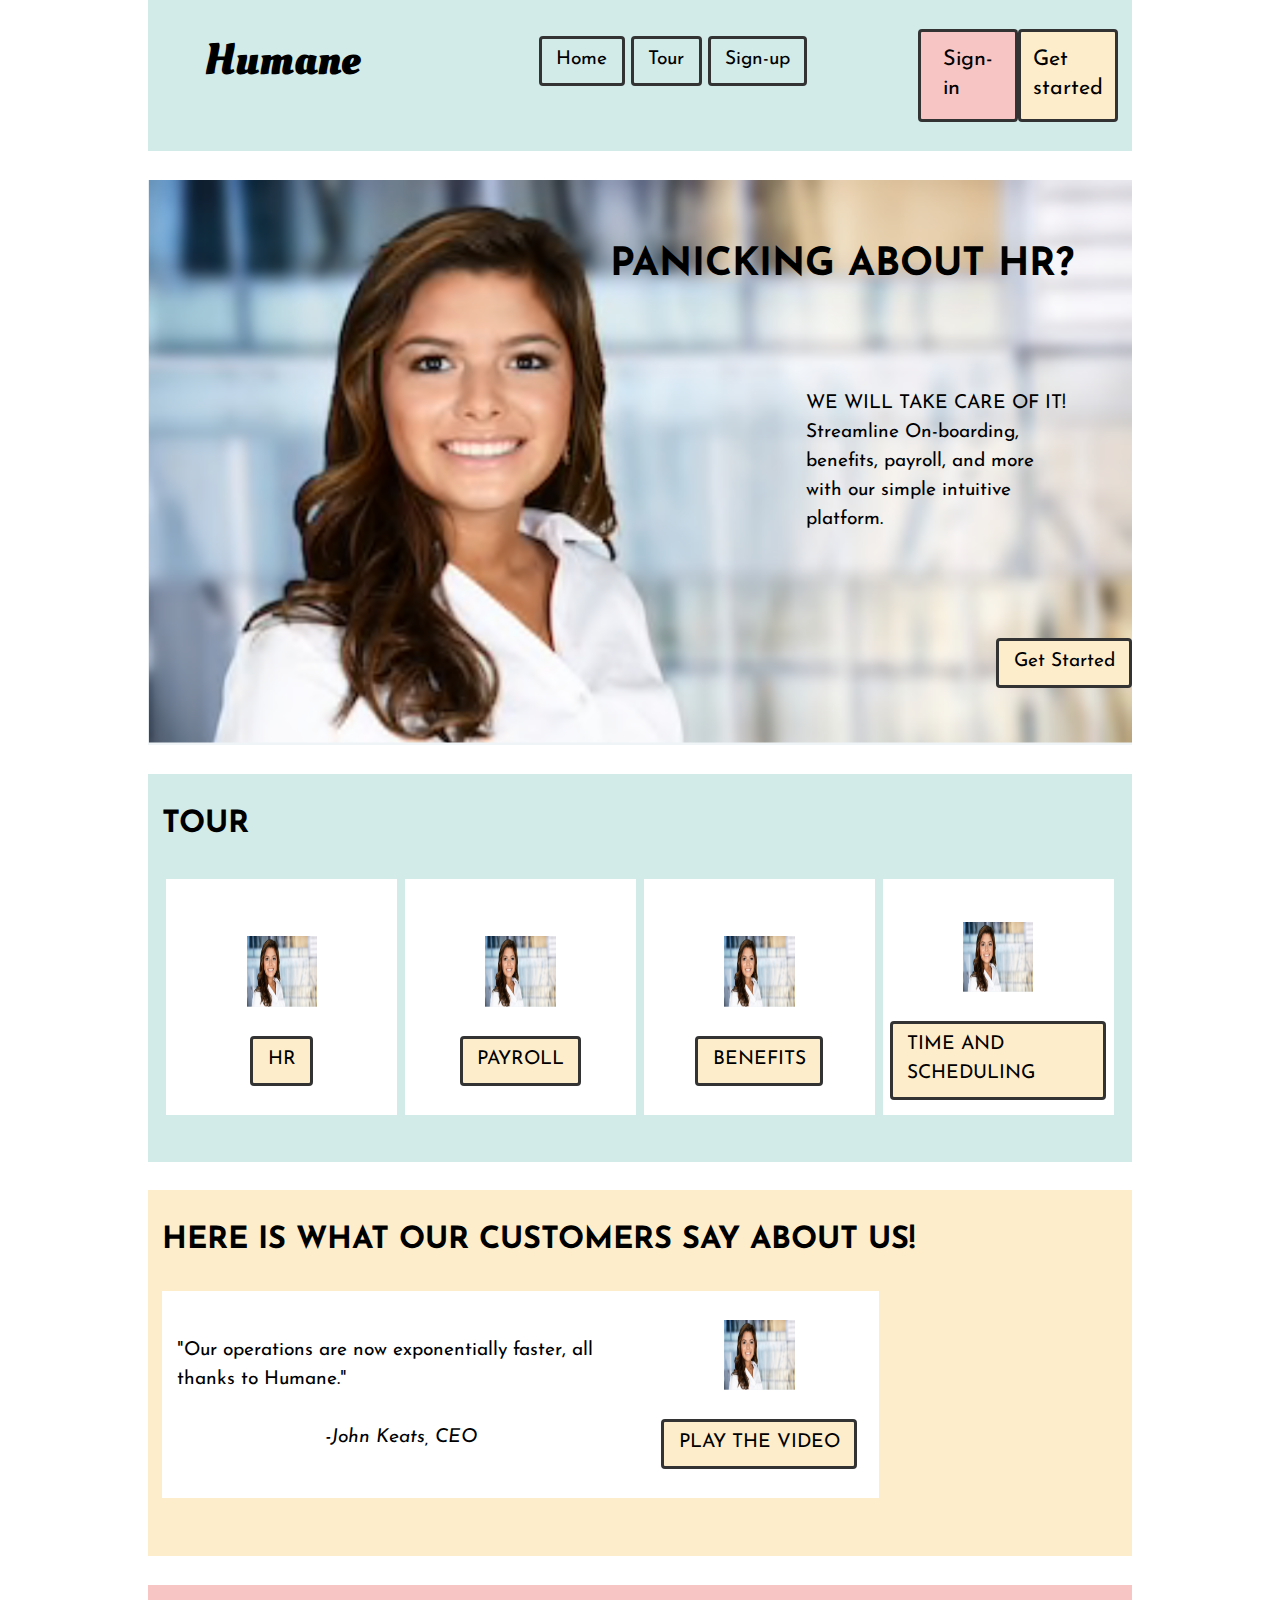
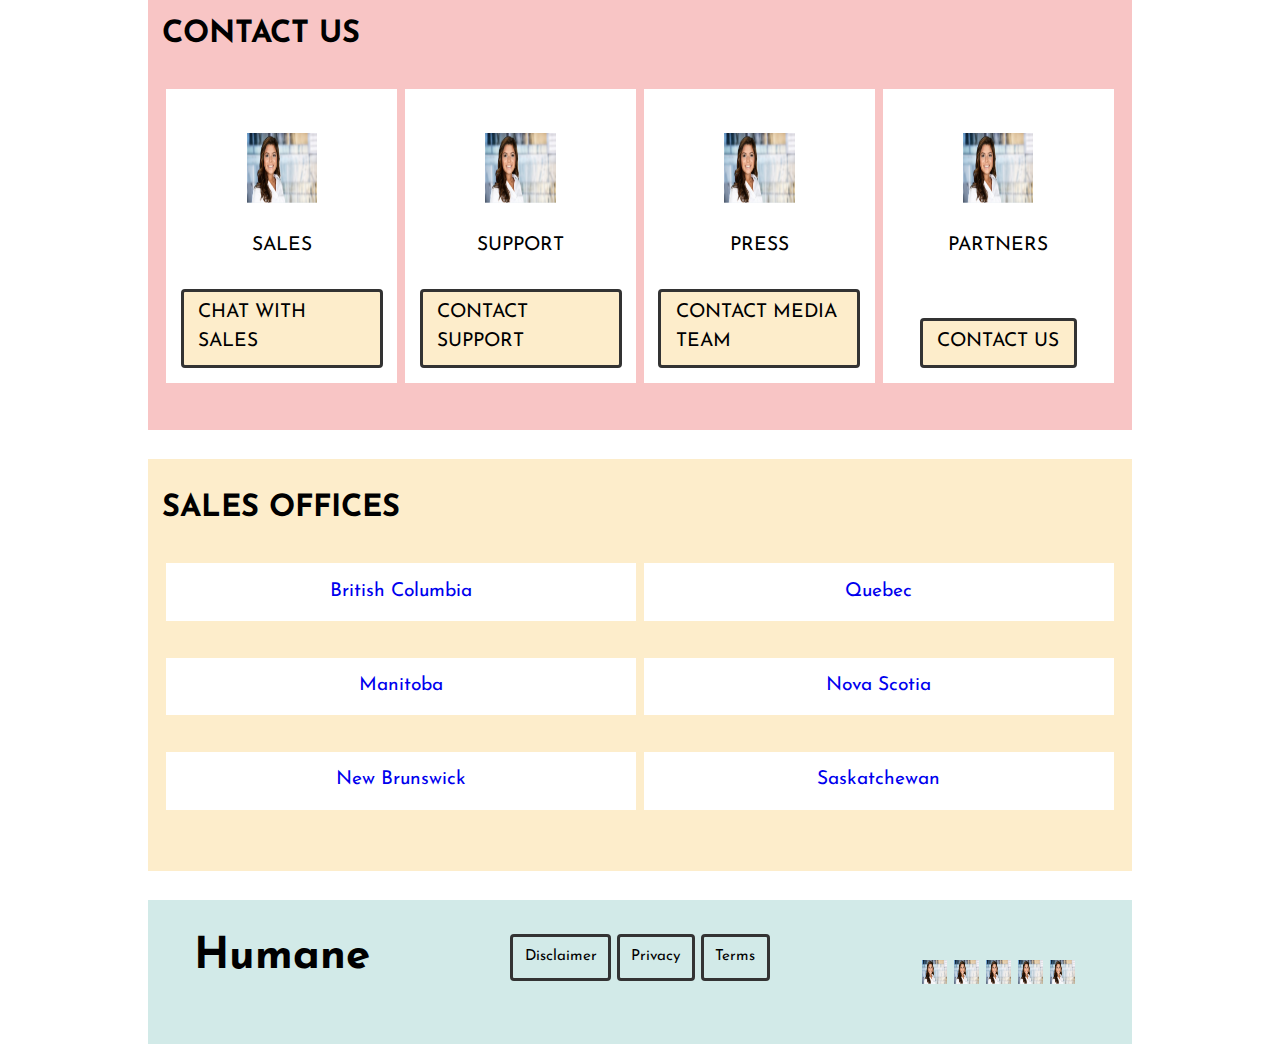
==== commit 3fe0e2ea: "Add a new grid" ====
--- a/index.html
+++ b/index.html
@@ -2,7 +2,7 @@
 <html lang="en" dir="ltr">
 <head>
   <meta charset="utf-8">
-  <title>saas-website</title>
+  <title>home</title>
   <meta name="viewport" content="width=device-width,initial-scale=1">
   <link href="css/modules.css" rel="stylesheet">
   <link href="css/grid.css" rel="stylesheet">
@@ -12,26 +12,37 @@
 </head>
 <body class="wrapper gutter-1-4">
 
+  <ul class="skip-links">
+    <li class="skip-links"><a href="#main" aria-label="jump-to-main-content"></a>Jump to main content</li>
+    <li class="skip-links"><a href="#nav" aria-label="jump-to-navigation"></a>Jump to navigation</li>
+  </ul>
+
   <header role="banner" class="green pad-t pad-b gutter-1-2">
     <div class="grid grid-middle grid-stretch">
       <h1 class="yotta unit unit-content-center-vertical xs-1 s-1 m-1-4 l-1-4 xl-1-4"><a class="logo link-box" href="index.html">Humane</a></h1>
-      <div class="unit unit-content-center-vertical xs-1 s-1 m-1-2 l-1-2 xl-1-2">
-        <nav role="navigation">
-          <ul class="list-group list-group-inline">
-            <li><a class="link-box btn btn-ghost" href="index.html">Home</a></li>
-            <li><a class="link-box btn btn-ghost" href="tour.html">Tour</a></li>
-            <li><a class="link-box btn btn-ghost" href="sign-up.html">Sign-up</a></li>
-          </ul>
-        </nav>
-      </div>
-      <div class="grid grid-middle grid-stretch list-group list-group-inline">
-        <a class="unit unit-content-center-vertical xs-1-2 link-box btn btn-ghost pink" href="sign-up.html">Sign-in</a>
-        <a class="unit unit-content-center-vertical xs-1-2 link-box btn btn-ghost yellow" href="index.html#tour">Get started</a>
+      <div class="unit unit-content-center-vertical xs-1 s-1 m-3-4 l-3-4 xl-3-4">
+        <div class="grid grid-middle grid-stretch">
+          <div class="unit unit-content-center-vertical xs-1 s-1 m-3-4 l-3-4 xl-3-4">
+            <nav role="navigation" id="nav" tabindex="0">
+              <ul class="list-group list-group-inline">
+                <li><a class="link-box btn btn-ghost" href="index.html">Home</a></li>
+                <li><a class="link-box btn btn-ghost" href="tour.html">Tour</a></li>
+                <li><a class="link-box btn btn-ghost" href="sign-up.html">Sign-up</a></li>
+              </ul>
+            </nav>
+          </div>
+          <div class="unit unit-content-center-vertical xs-1 s-1 m-1-4 l-1-4 xl-1-4">
+            <div class="grid grid-middle grid-stretch">
+              <a class="unit unit-content-center-vertical xs-1-2 s-1-2 m-1-2 l-1-2 xl-1-2 link-box btn btn-ghost pink" href="sign-up.html"><span class="island-1-4 gutter-2 mega">Sign-in</span></a>
+              <a class="unit unit-content-center-vertical xs-1-2 s-1-2 m-1-2 l-1-2 xl-1-2 link-box btn btn-ghost yellow" href="index.html#tour"><span class="island-1-4 gutter mega">Get started</span></a>
+            </div>
+          </div>
+        </div>
       </div>
     </div>
   </header>
 
-  <main role="main">
+  <main role="main" id="main" tabindex="0">
     <section class="pad-t pad-b">
       <div class="relative">
         <img class="img-flex" src="images/professional-women.png" alt="An image of a smiling young women professional">
@@ -46,8 +57,8 @@
       <ul class="grid grid-middle grid-stretch list-group list-group-inline">
 
         <li class="unit unit-content-distribute unit-content-center-vertical xs-1-2 s-1-2 m-1-4 l-1-4 xl-1-4 green-border white push-1-2 island-1-2 gutter-1-4">
-          <i class="icon i-128">
-            <img class="img-flex island" src="images/professional-women.png" alt="">
+          <i class="embed icon i-128">
+            <img class="embed-item img-flex island" src="images/professional-women.png" alt="">
           </i>
           <a class="link-box btn btn-ghost yellow" href="#">HR</a>
         </li>
@@ -139,55 +150,55 @@
         <li class="unit unit-content-distribute unit-content-center-vertical xs-1 s-1 m-1-2 l-1-2 xl-1-2 white push island-1-2 yellow-border"><a class="link-box" href="#">Saskatchewan</a></li>
       </ul>
     </section>
-
-    <footer role="contentinfo" class="green pad-t pad-b gutter-1-2">
-      <div class="grid grid-middle grid-stretch">
-        <h1 class="yotta unit unit-content-center-vertical xs-1-2 s-1-2 m-1-4 l-1-4 xl-1-4"><a class="logo link-box" href="index.html">Humane</a></h1>
-        <div class="unit unit-content-center-vertical xs-1-2 s-1-2 m-1-2 l-1-2 xl-1-2">
-          <nav>
-            <ul class="list-group list-group-inline">
-              <li><a class="link-box btn btn-ghost micro" href="#">Disclaimer</a></li>
-              <li><a class="link-box btn btn-ghost micro" href="#">Privacy</a></li>
-              <li><a class="link-box btn btn-ghost micro" href="#">Terms</a></li>
-            </ul>
-          </nav>
-        </div>
-        <div class="unit unit-content-distribute unit-content-center-vertical xs-1 s-1 m-1-4 l-1-4 xl-1-4">
-          <ul class="grid grid-middle grid-stretch list-group list-group-inline">
-            <li class="unit unit-content-distribute unit-content-center-vertical">
-              <i class="icon i-32">
-                <img class="img-flex island-1-8" src="images/professional-women.png" alt="">
-              </i>
-            </li>
-
-            <li class="unit unit-content-distribute unit-content-center-vertical">
-              <i class="icon i-32">
-                <img class="img-flex island-1-8" src="images/professional-women.png" alt="">
-              </i>
-            </li>
-
-            <li class="unit unit-content-distribute unit-content-center-vertical">
-              <i class="icon i-32">
-                <img class="img-flex island-1-8" src="images/professional-women.png" alt="">
-              </i>
-            </li>
-
-            <li class="unit unit-content-distribute unit-content-center-vertical">
-              <i class="icon i-32">
-                <img class="img-flex island-1-8" src="images/professional-women.png" alt="">
-              </i>
-            </li>
-
-            <li class="unit unit-content-distribute unit-content-center-vertical">
-              <i class="icon i-32">
-                <img class="img-flex island-1-8" src="images/professional-women.png" alt="">
-              </i>
-            </li>
+  </main>
+
+  <footer role="contentinfo" class="green pad-t pad-b gutter-1-2">
+    <div class="grid grid-middle grid-stretch">
+      <h2 class="yotta unit unit-content-center-vertical xs-1-2 s-1-2 m-1-4 l-1-4 xl-1-4"><a class="logo link-box" href="index.html">Humane</a></h2>
+      <div class="unit unit-content-center-vertical xs-1-2 s-1-2 m-1-2 l-1-2 xl-1-2">
+        <nav>
+          <ul class="list-group list-group-inline">
+            <li><a class="link-box btn btn-ghost micro" href="#">Disclaimer</a></li>
+            <li><a class="link-box btn btn-ghost micro" href="#">Privacy</a></li>
+            <li><a class="link-box btn btn-ghost micro" href="#">Terms</a></li>
           </ul>
-        </div>
-      </div>
-    </footer>
-
-  </main>
+        </nav>
+      </div>
+      <div class="unit unit-content-distribute unit-content-center-vertical xs-1 s-1 m-1-4 l-1-4 xl-1-4">
+        <ul class="grid grid-middle grid-stretch list-group list-group-inline">
+          <li class="unit unit-content-distribute unit-content-center-vertical">
+            <i class="icon i-32">
+              <img class="img-flex island-1-8" src="images/professional-women.png" alt="">
+            </i>
+          </li>
+
+          <li class="unit unit-content-distribute unit-content-center-vertical">
+            <i class="icon i-32">
+              <img class="img-flex island-1-8" src="images/professional-women.png" alt="">
+            </i>
+          </li>
+
+          <li class="unit unit-content-distribute unit-content-center-vertical">
+            <i class="icon i-32">
+              <img class="img-flex island-1-8" src="images/professional-women.png" alt="">
+            </i>
+          </li>
+
+          <li class="unit unit-content-distribute unit-content-center-vertical">
+            <i class="icon i-32">
+              <img class="img-flex island-1-8" src="images/professional-women.png" alt="">
+            </i>
+          </li>
+
+          <li class="unit unit-content-distribute unit-content-center-vertical">
+            <i class="icon i-32">
+              <img class="img-flex island-1-8" src="images/professional-women.png" alt="">
+            </i>
+          </li>
+        </ul>
+      </div>
+    </div>
+  </footer>
+
 </body>
 </html>
--- a/css/main.css
+++ b/css/main.css
@@ -65,7 +65,7 @@
   display: flex;
 }
 
-sinput,
+input,
 select,
 textarea,
 input[type="radio"],
@@ -75,6 +75,26 @@
 
 .height {
   height: 10em;
+}
+
+.skip-links {
+  position: absolute;
+  top: -3em;
+  margin: 0;
+  padding: 0;
+  list-style-type: none;
+}
+
+.skip-links a:focus {
+  top: 0;
+}
+
+nav a:focus {
+  outline: 3px solid #000;
+}
+
+a:focus {
+  outline: 3px solid #000;
 }
 
 @media only screen and (min-width: 38em) {
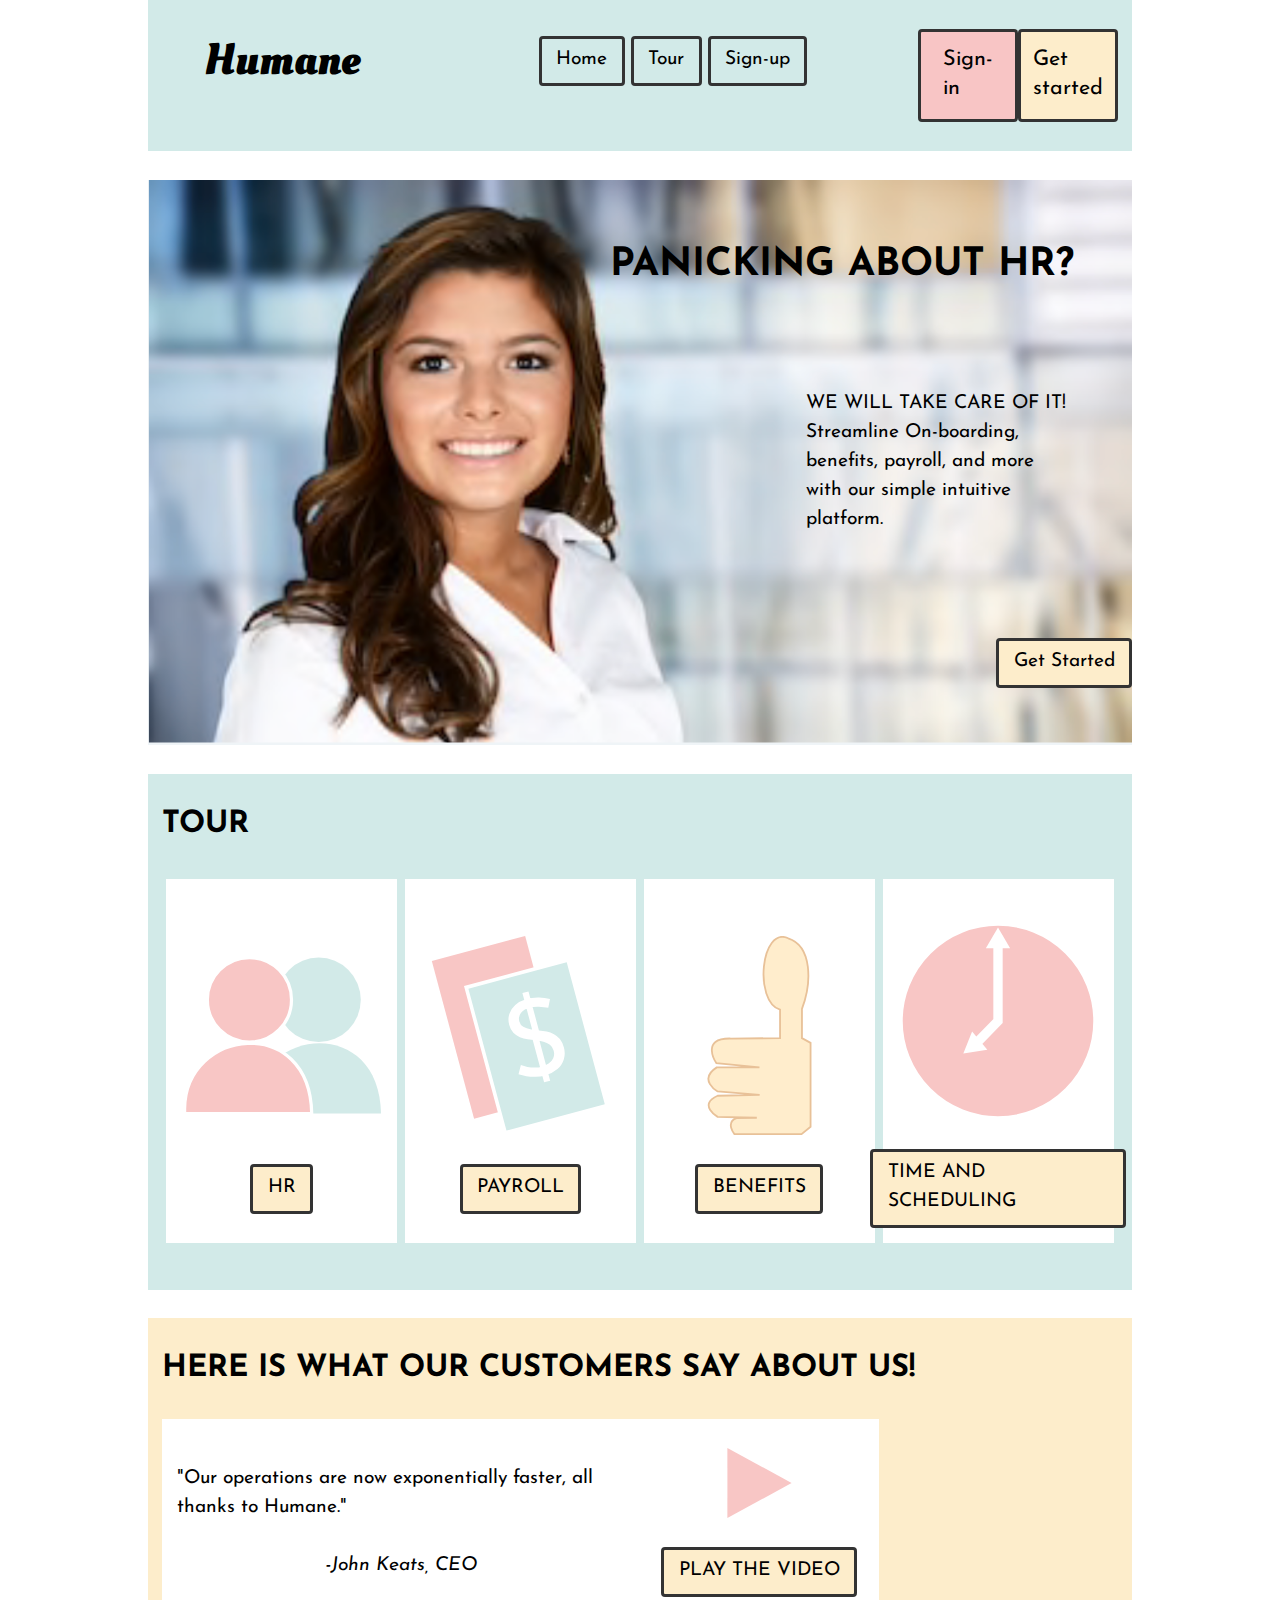
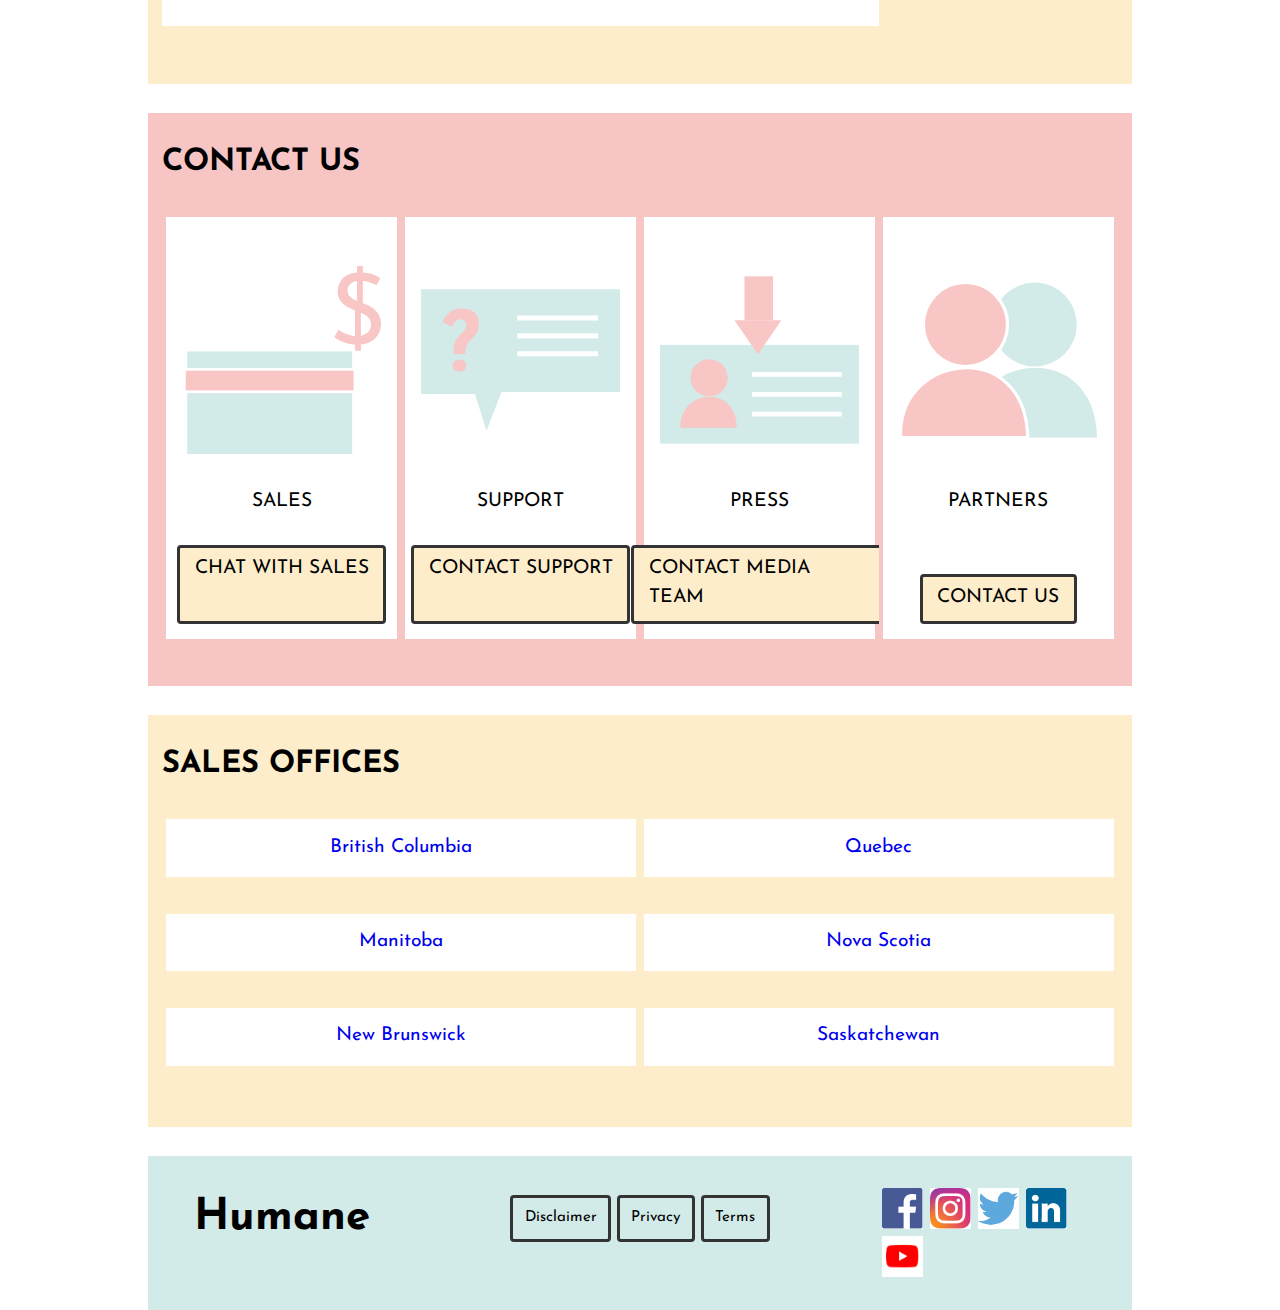
==== commit a369bc4d: "Add the icons" ====
--- a/index.html
+++ b/index.html
@@ -57,29 +57,29 @@
       <ul class="grid grid-middle grid-stretch list-group list-group-inline">
 
         <li class="unit unit-content-distribute unit-content-center-vertical xs-1-2 s-1-2 m-1-4 l-1-4 xl-1-4 green-border white push-1-2 island-1-2 gutter-1-4">
-          <i class="embed icon i-128">
-            <img class="embed-item img-flex island" src="images/professional-women.png" alt="">
+          <i class="embed icon i-256">
+            <img class="embed-item img-flex island" src="images/people.svg" alt="">
           </i>
           <a class="link-box btn btn-ghost yellow" href="#">HR</a>
         </li>
 
         <li class="unit unit-content-distribute unit-content-center-vertical xs-1-2 s-1-2 m-1-4 l-1-4 xl-1-4 green-border white push-1-2 island-1-2 gutter-1-4">
-          <i class="icon i-128">
-            <img class="img-flex island" src="images/professional-women.png" alt="">
+          <i class="embed icon i-256">
+            <img class="embed-item img-flex island" src="images/money.svg" alt="">
           </i>
           <a class="link-box btn btn-ghost yellow" href="#">PAYROLL</a>
         </li>
 
         <li class="unit unit-content-distribute unit-content-center-vertical xs-1-2 s-1-2 m-1-4 l-1-4 xl-1-4 green-border white push-1-2 island-1-2 gutter-1-4">
-          <i class="icon i-128">
-            <img class="img-flex island" src="images/professional-women.png" alt="">
+          <i class="embed icon i-256">
+            <img class="embed-item img-flex island" src="images/thumbs-up.svg" alt="">
           </i>
           <a class="link-box btn btn-ghost yellow" href="#">BENEFITS</a>
         </li>
 
         <li class="unit unit-content-distribute unit-content-center-vertical xs-1-2 s-1-2 m-1-4 l-1-4 xl-1-4 green-border white push-1-2 island-1-2 gutter-1-4">
-          <i class="icon i-128">
-            <img class="img-flex island" src="images/professional-women.png" alt="">
+          <i class="embed icon i-256">
+            <img class="embed-item img-flex island" src="images/clock.svg" alt="">
           </i>
           <a class="link-box btn btn-ghost yellow" href="#">TIME AND SCHEDULING</a>
         </li>
@@ -94,8 +94,8 @@
           <cite><i>-John Keats, CEO</i></cite>
         </div>
         <div class="unit unit-content-distribute unit-content-center-vertical xs-1-2 s-1-2 m-1-4 l-1-4 xl-1-4 white push gutter-1-2">
-          <i class="icon i-128">
-            <img class="img-flex island" src="images/professional-women.png" alt="">
+          <i class="embed icon i-128">
+            <img class="embed-item img-flex island" src="images/play.svg" alt="">
           </i>
           <span class="icon-label"><a class="link-box btn btn-ghost yellow push" href="#">PLAY THE VIDEO</a></span>
         </div>
@@ -106,32 +106,32 @@
       <h2>CONTACT US</h2>
       <ul class="grid grid-middle grid-stretch list-group list-group-inline">
         <li class="unit unit-content-distribute unit-content-center-vertical xs-1-2 s-1-2 m-1-4 l-1-4 xl-1-4 pink-border white push-1-2 island-1-2">
-          <i class="icon i-128">
-            <img class="img-flex island" src="images/professional-women.png" alt="">
+          <i class="embed icon i-256">
+            <img class="embed-item img-flex island" src="images/sales.svg" alt="">
           </i>
           <span class="icon-label content-fill push">SALES</span>
           <a class="link-box btn btn-ghost yellow" href="#">CHAT WITH SALES</a>
         </li>
 
         <li class="unit unit-content-distribute unit-content-center-vertical xs-1-2 s-1-2 m-1-4 l-1-4 xl-1-4 pink-border white push-1-2 island-1-2">
-          <i class="icon i-128">
-            <img class="img-flex island" src="images/professional-women.png" alt="">
+          <i class="embed icon i-256">
+            <img class="embed-item img-flex island" src="images/support.svg" alt="">
           </i>
           <span class="icon-label content-fill push">SUPPORT</span>
           <a class="link-box btn btn-ghost yellow" href="#">CONTACT SUPPORT</a>
         </li>
 
         <li class="unit unit-content-distribute unit-content-center-vertical xs-1-2 s-1-2 m-1-4 l-1-4 xl-1-4 pink-border white push-1-2 island-1-2">
-          <i class="icon i-128">
-            <img class="img-flex island" src="images/professional-women.png" alt="">
+          <i class="embed icon i-256">
+            <img class="embed-item img-flex island" src="images/press.svg" alt="">
           </i>
           <span class="icon-label content-fill push">PRESS</span>
           <a class="link-box btn btn-ghost yellow" href="#">CONTACT MEDIA TEAM</a>
         </li>
 
         <li class="unit unit-content-distribute unit-content-center-vertical xs-1-2 s-1-2 m-1-4 l-1-4 xl-1-4 pink-border white push-1-2 island-1-2">
-          <i class="icon i-128">
-            <img class="img-flex island" src="images/professional-women.png" alt="">
+          <i class="embed icon i-256">
+            <img class="embed-item img-flex island" src="images/people.svg" alt="">
           </i>
           <span class="icon-label content-fill push">PARTNERS</span>
           <a class="link-box btn btn-ghost yellow" href="#">CONTACT US</a>
@@ -167,32 +167,32 @@
       <div class="unit unit-content-distribute unit-content-center-vertical xs-1 s-1 m-1-4 l-1-4 xl-1-4">
         <ul class="grid grid-middle grid-stretch list-group list-group-inline">
           <li class="unit unit-content-distribute unit-content-center-vertical">
-            <i class="icon i-32">
-              <img class="img-flex island-1-8" src="images/professional-women.png" alt="">
-            </i>
-          </li>
-
-          <li class="unit unit-content-distribute unit-content-center-vertical">
-            <i class="icon i-32">
-              <img class="img-flex island-1-8" src="images/professional-women.png" alt="">
-            </i>
-          </li>
-
-          <li class="unit unit-content-distribute unit-content-center-vertical">
-            <i class="icon i-32">
-              <img class="img-flex island-1-8" src="images/professional-women.png" alt="">
-            </i>
-          </li>
-
-          <li class="unit unit-content-distribute unit-content-center-vertical">
-            <i class="icon i-32">
-              <img class="img-flex island-1-8" src="images/professional-women.png" alt="">
-            </i>
-          </li>
-
-          <li class="unit unit-content-distribute unit-content-center-vertical">
-            <i class="icon i-32">
-              <img class="img-flex island-1-8" src="images/professional-women.png" alt="">
+            <i class="embed icon i-48">
+              <img class="embed-item img-flex island-1-8" src="images/facebook-icon.jpg" alt="">
+            </i>
+          </li>
+
+          <li class="unit unit-content-distribute unit-content-center-vertical">
+            <i class="embed icon i-48">
+              <img class="embed-item img-flex island-1-8" src="images/instagram-icon.jpg" alt="">
+            </i>
+          </li>
+
+          <li class="unit unit-content-distribute unit-content-center-vertical">
+            <i class="embed icon i-48">
+              <img class="embed-item img-flex island-1-8" src="images/twitter-icon.jpg" alt="">
+            </i>
+          </li>
+
+          <li class="unit unit-content-distribute unit-content-center-vertical">
+            <i class="embed icon i-48">
+              <img class="embed-item img-flex island-1-8" src="images/linkedin-icon.jpg" alt="">
+            </i>
+          </li>
+
+          <li class="unit unit-content-distribute unit-content-center-vertical">
+            <i class="embed icon i-48">
+              <img class="embed-item img-flex island-1-8" src="images/youtube-icon.jpg" alt="">
             </i>
           </li>
         </ul>
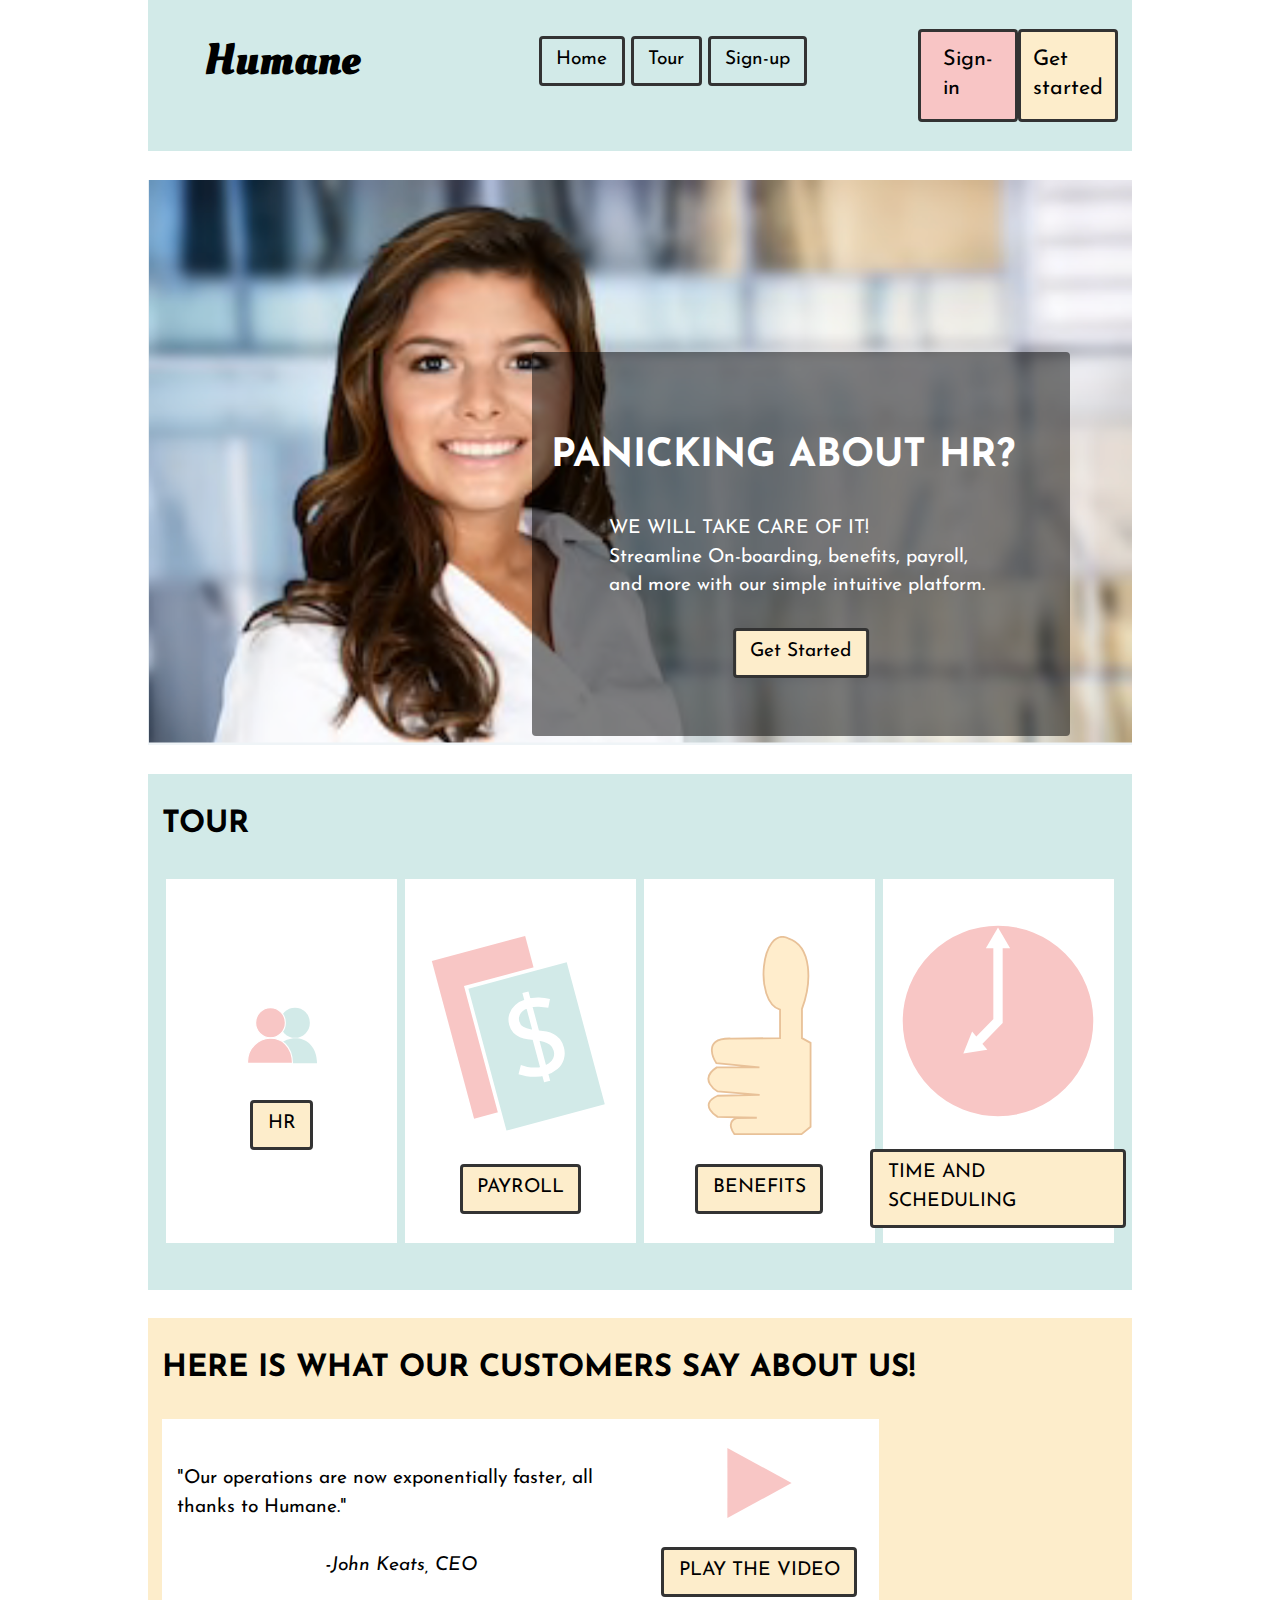
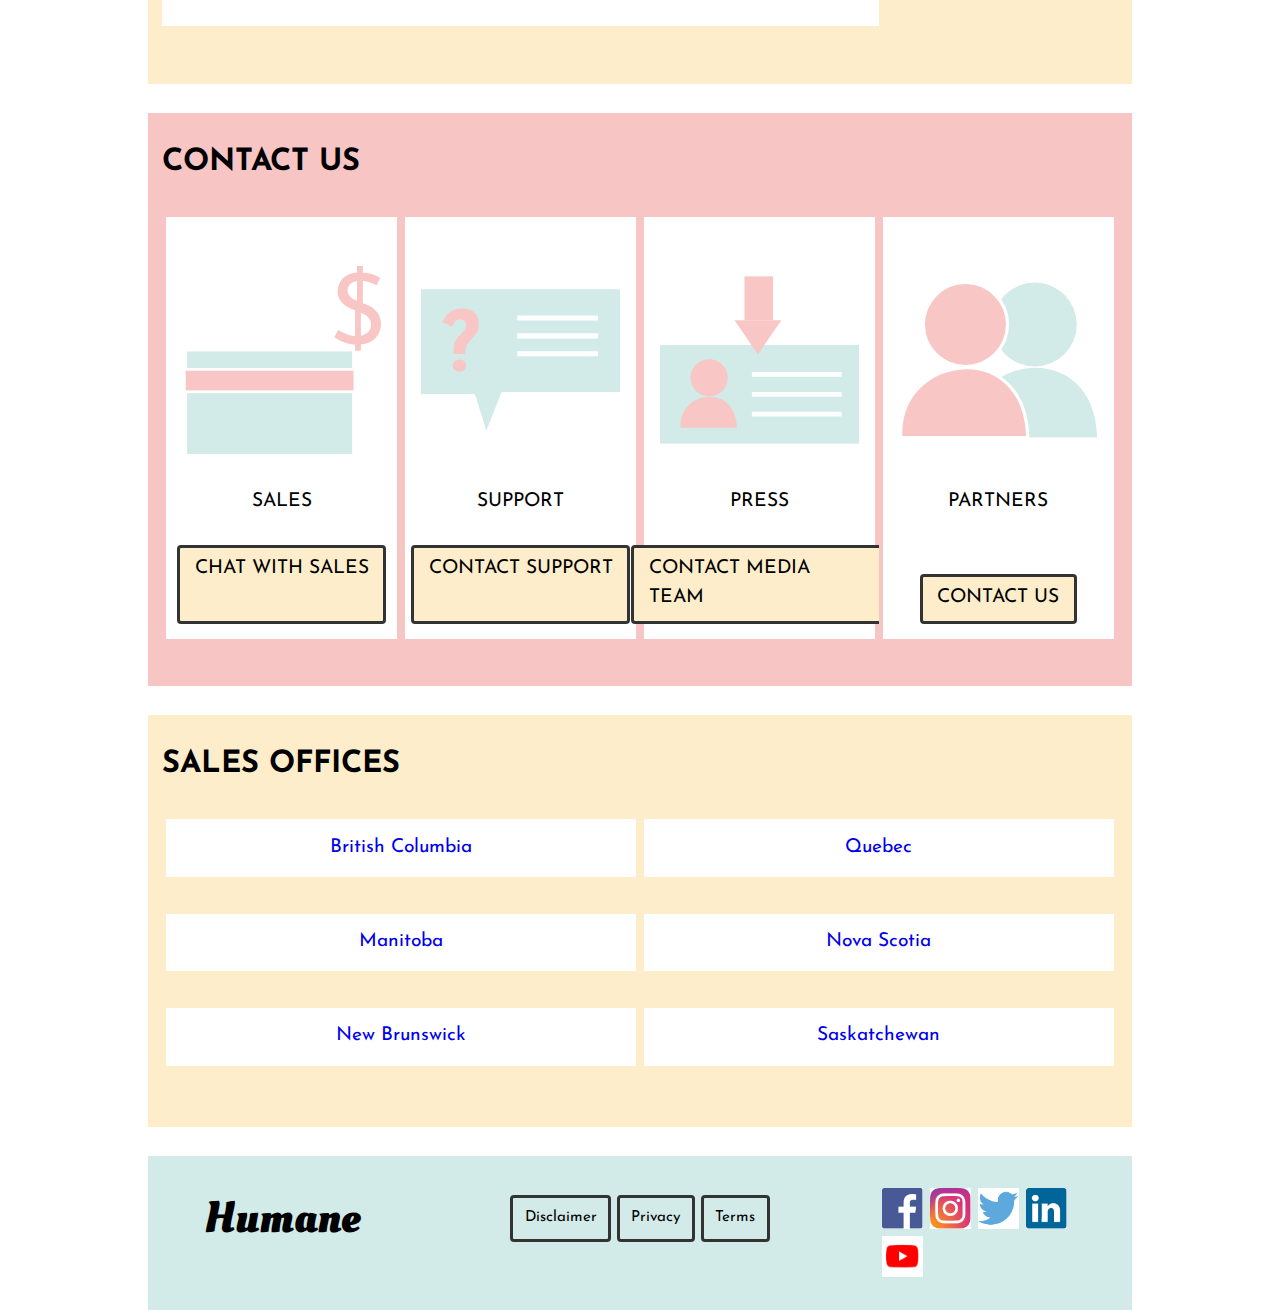
==== commit 1cefda2d: "Fix the banner" ====
--- a/index.html
+++ b/index.html
@@ -46,9 +46,11 @@
     <section class="pad-t pad-b">
       <div class="relative">
         <img class="img-flex" src="images/professional-women.png" alt="An image of a smiling young women professional">
-        <p class="zetta bold pin-rt pad-t-2 island-2">PANICKING ABOUT HR?</p>
-        <p class="pin-rc limited-text gutter-2">WE WILL TAKE CARE OF IT!<br>Streamline On-boarding, benefits, payroll, and more with our simple intuitive platform.</p>
-        <a class="link-box btn btn-ghost yellow pin-rb push-2" href="sign-up.html">Get Started</a>
+        <div class="overlay absolute">
+          <p class="zetta bold pad-t-2">PANICKING ABOUT HR?</p>
+          <p class="gutter-2">WE WILL TAKE CARE OF IT!<br>Streamline On-boarding, benefits, payroll, and more with our simple intuitive platform.</p>
+          <a class="link-box btn btn-ghost yellow pin-bc push-2" href="sign-up.html">Get Started</a>
+        </div>
       </div>
     </section>
 
@@ -57,29 +59,29 @@
       <ul class="grid grid-middle grid-stretch list-group list-group-inline">
 
         <li class="unit unit-content-distribute unit-content-center-vertical xs-1-2 s-1-2 m-1-4 l-1-4 xl-1-4 green-border white push-1-2 island-1-2 gutter-1-4">
-          <i class="embed icon i-256">
-            <img class="embed-item img-flex island" src="images/people.svg" alt="">
+          <i class="embed icon i-128">
+            <img class="embed-item img-flex island" src="images/people.svg" alt="An icon for human resource depicting two people">
           </i>
           <a class="link-box btn btn-ghost yellow" href="#">HR</a>
         </li>
 
         <li class="unit unit-content-distribute unit-content-center-vertical xs-1-2 s-1-2 m-1-4 l-1-4 xl-1-4 green-border white push-1-2 island-1-2 gutter-1-4">
           <i class="embed icon i-256">
-            <img class="embed-item img-flex island" src="images/money.svg" alt="">
+            <img class="embed-item img-flex island" src="images/money.svg" alt="An icon for payroll depicting cash">
           </i>
           <a class="link-box btn btn-ghost yellow" href="#">PAYROLL</a>
         </li>
 
         <li class="unit unit-content-distribute unit-content-center-vertical xs-1-2 s-1-2 m-1-4 l-1-4 xl-1-4 green-border white push-1-2 island-1-2 gutter-1-4">
           <i class="embed icon i-256">
-            <img class="embed-item img-flex island" src="images/thumbs-up.svg" alt="">
+            <img class="embed-item img-flex island" src="images/thumbs-up.svg" alt="An icon for benefits depicting a thumbs up">
           </i>
           <a class="link-box btn btn-ghost yellow" href="#">BENEFITS</a>
         </li>
 
         <li class="unit unit-content-distribute unit-content-center-vertical xs-1-2 s-1-2 m-1-4 l-1-4 xl-1-4 green-border white push-1-2 island-1-2 gutter-1-4">
           <i class="embed icon i-256">
-            <img class="embed-item img-flex island" src="images/clock.svg" alt="">
+            <img class="embed-item img-flex island" src="images/clock.svg" alt="An icon for time and scheduling depicting a clock">
           </i>
           <a class="link-box btn btn-ghost yellow" href="#">TIME AND SCHEDULING</a>
         </li>
@@ -95,7 +97,7 @@
         </div>
         <div class="unit unit-content-distribute unit-content-center-vertical xs-1-2 s-1-2 m-1-4 l-1-4 xl-1-4 white push gutter-1-2">
           <i class="embed icon i-128">
-            <img class="embed-item img-flex island" src="images/play.svg" alt="">
+            <img class="embed-item img-flex island" src="images/play.svg" alt="An icon for the play button of the video">
           </i>
           <span class="icon-label"><a class="link-box btn btn-ghost yellow push" href="#">PLAY THE VIDEO</a></span>
         </div>
@@ -107,7 +109,7 @@
       <ul class="grid grid-middle grid-stretch list-group list-group-inline">
         <li class="unit unit-content-distribute unit-content-center-vertical xs-1-2 s-1-2 m-1-4 l-1-4 xl-1-4 pink-border white push-1-2 island-1-2">
           <i class="embed icon i-256">
-            <img class="embed-item img-flex island" src="images/sales.svg" alt="">
+            <img class="embed-item img-flex island" src="images/sales.svg" alt="An icon for sales depicting credit card">
           </i>
           <span class="icon-label content-fill push">SALES</span>
           <a class="link-box btn btn-ghost yellow" href="#">CHAT WITH SALES</a>
@@ -115,7 +117,7 @@
 
         <li class="unit unit-content-distribute unit-content-center-vertical xs-1-2 s-1-2 m-1-4 l-1-4 xl-1-4 pink-border white push-1-2 island-1-2">
           <i class="embed icon i-256">
-            <img class="embed-item img-flex island" src="images/support.svg" alt="">
+            <img class="embed-item img-flex island" src="images/support.svg" alt="An icon for support depicting a query card">
           </i>
           <span class="icon-label content-fill push">SUPPORT</span>
           <a class="link-box btn btn-ghost yellow" href="#">CONTACT SUPPORT</a>
@@ -123,7 +125,7 @@
 
         <li class="unit unit-content-distribute unit-content-center-vertical xs-1-2 s-1-2 m-1-4 l-1-4 xl-1-4 pink-border white push-1-2 island-1-2">
           <i class="embed icon i-256">
-            <img class="embed-item img-flex island" src="images/press.svg" alt="">
+            <img class="embed-item img-flex island" src="images/press.svg" alt="An icon for media team depicting id card of press">
           </i>
           <span class="icon-label content-fill push">PRESS</span>
           <a class="link-box btn btn-ghost yellow" href="#">CONTACT MEDIA TEAM</a>
@@ -131,7 +133,7 @@
 
         <li class="unit unit-content-distribute unit-content-center-vertical xs-1-2 s-1-2 m-1-4 l-1-4 xl-1-4 pink-border white push-1-2 island-1-2">
           <i class="embed icon i-256">
-            <img class="embed-item img-flex island" src="images/people.svg" alt="">
+            <img class="embed-item img-flex island" src="images/people.svg" alt="An icon for partners">
           </i>
           <span class="icon-label content-fill push">PARTNERS</span>
           <a class="link-box btn btn-ghost yellow" href="#">CONTACT US</a>
@@ -154,7 +156,7 @@
 
   <footer role="contentinfo" class="green pad-t pad-b gutter-1-2">
     <div class="grid grid-middle grid-stretch">
-      <h2 class="yotta unit unit-content-center-vertical xs-1-2 s-1-2 m-1-4 l-1-4 xl-1-4"><a class="logo link-box" href="index.html">Humane</a></h2>
+      <h2 class="yotta unit unit-content-center-vertical xs-1-2 s-1-2 m-1-4 l-1-4 xl-1-4 footer-logo"><a class="logo link-box" href="index.html">Humane</a></h2>
       <div class="unit unit-content-center-vertical xs-1-2 s-1-2 m-1-2 l-1-2 xl-1-2">
         <nav>
           <ul class="list-group list-group-inline">
@@ -168,31 +170,31 @@
         <ul class="grid grid-middle grid-stretch list-group list-group-inline">
           <li class="unit unit-content-distribute unit-content-center-vertical">
             <i class="embed icon i-48">
-              <img class="embed-item img-flex island-1-8" src="images/facebook-icon.jpg" alt="">
-            </i>
-          </li>
-
-          <li class="unit unit-content-distribute unit-content-center-vertical">
-            <i class="embed icon i-48">
-              <img class="embed-item img-flex island-1-8" src="images/instagram-icon.jpg" alt="">
-            </i>
-          </li>
-
-          <li class="unit unit-content-distribute unit-content-center-vertical">
-            <i class="embed icon i-48">
-              <img class="embed-item img-flex island-1-8" src="images/twitter-icon.jpg" alt="">
-            </i>
-          </li>
-
-          <li class="unit unit-content-distribute unit-content-center-vertical">
-            <i class="embed icon i-48">
-              <img class="embed-item img-flex island-1-8" src="images/linkedin-icon.jpg" alt="">
-            </i>
-          </li>
-
-          <li class="unit unit-content-distribute unit-content-center-vertical">
-            <i class="embed icon i-48">
-              <img class="embed-item img-flex island-1-8" src="images/youtube-icon.jpg" alt="">
+              <img class="embed-item img-flex island-1-8" src="images/facebook-icon.jpg" alt="Facebook Icon">
+            </i>
+          </li>
+
+          <li class="unit unit-content-distribute unit-content-center-vertical">
+            <i class="embed icon i-48">
+              <img class="embed-item img-flex island-1-8" src="images/instagram-icon.jpg" alt="Instagram Icon">
+            </i>
+          </li>
+
+          <li class="unit unit-content-distribute unit-content-center-vertical">
+            <i class="embed icon i-48">
+              <img class="embed-item img-flex island-1-8" src="images/twitter-icon.jpg" alt="Twitter Icon">
+            </i>
+          </li>
+
+          <li class="unit unit-content-distribute unit-content-center-vertical">
+            <i class="embed icon i-48">
+              <img class="embed-item img-flex island-1-8" src="images/linkedin-icon.jpg" alt="LinkedIn Icon">
+            </i>
+          </li>
+
+          <li class="unit unit-content-distribute unit-content-center-vertical">
+            <i class="embed icon i-48">
+              <img class="embed-item img-flex island-1-8" src="images/youtube-icon.jpg" alt="YouTube Icon">
             </i>
           </li>
         </ul>
--- a/css/main.css
+++ b/css/main.css
@@ -2,7 +2,8 @@
   font-family: "Josefin Sans", sans-serif;
 }
 
-h1 {
+h1,
+.footer-logo {
   font-family: "Oleo Script", cursive;
 }
 
@@ -36,6 +37,18 @@
 
 .limited-text {
   width: 20em;
+}
+
+.overlay {
+    bottom: 0rem;
+    left: 0;
+    width: 100%;
+    color: #fff;
+    background-color: rgba(0, 0, 0, .5);
+    border-radius: 4px;
+    max-width: 28em;
+    padding: 0;
+    height: 11em;
 }
 
 .logo,
@@ -97,6 +110,10 @@
   outline: 3px solid #000;
 }
 
+.overlay {
+    height: 15.8em;
+}
+
 @media only screen and (min-width: 38em) {
 
   .padleft {
@@ -107,6 +124,11 @@
     padding-right: .5rem;
   }
 
+  .overlay {
+    height: 19.5em;
+    max-width: 34em;
+  }
+
 }
 
 @media only screen and (min-width: 60em) {
@@ -115,4 +137,16 @@
     overflow: visible;
   }
 
+  .overlay {
+    bottom: .5rem;
+    left: 20rem;
+    width: 100%;
+    color: #fff;
+    background-color: rgba(0, 0, 0, .5);
+    border-radius: 4px;
+    max-width: 28em;
+    padding: 1em;
+    height: 20em;
+  }
+
 }
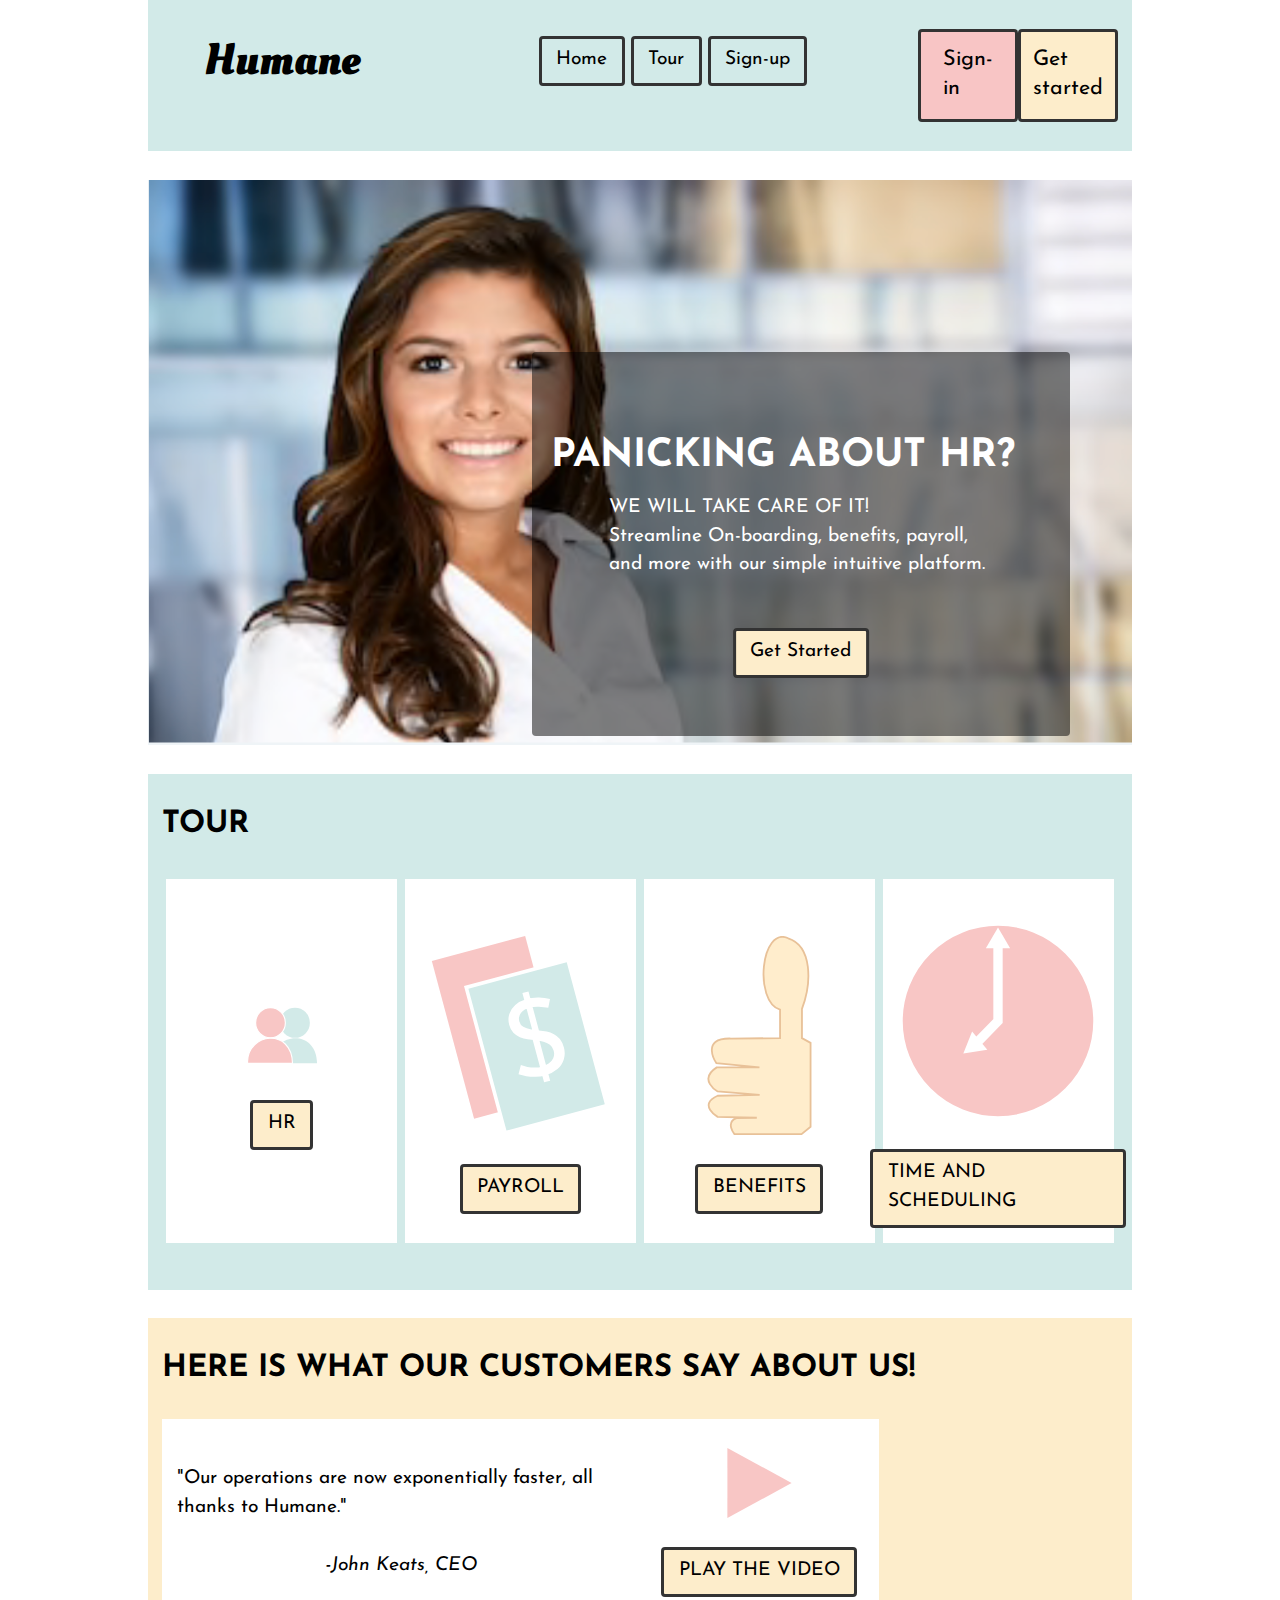
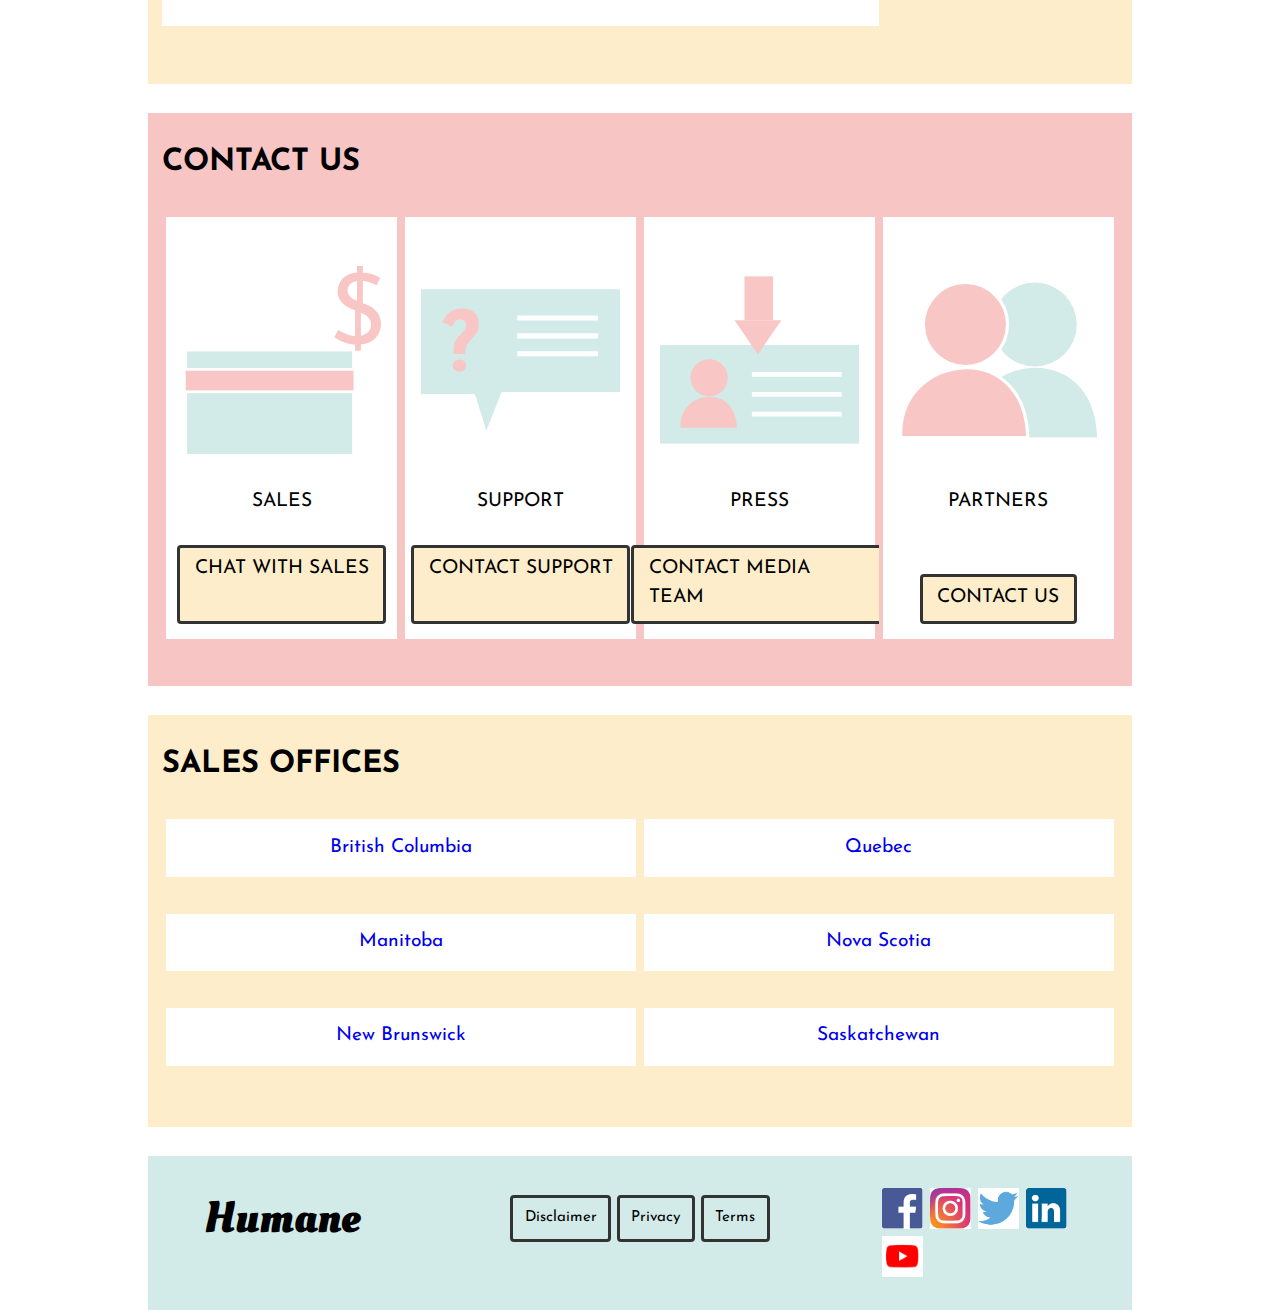
==== commit d78afe04: "Change the padding" ====
--- a/index.html
+++ b/index.html
@@ -47,9 +47,9 @@
       <div class="relative">
         <img class="img-flex" src="images/professional-women.png" alt="An image of a smiling young women professional">
         <div class="overlay absolute">
-          <p class="zetta bold pad-t-2">PANICKING ABOUT HR?</p>
+          <p class="zetta bold pad-t-2 space-below">PANICKING ABOUT HR?</p>
           <p class="gutter-2">WE WILL TAKE CARE OF IT!<br>Streamline On-boarding, benefits, payroll, and more with our simple intuitive platform.</p>
-          <a class="link-box btn btn-ghost yellow pin-bc push-2" href="sign-up.html">Get Started</a>
+          <a class="link-box btn btn-ghost yellow pin-bc push-2 space-above" href="sign-up.html">Get Started</a>
         </div>
       </div>
     </section>
--- a/css/main.css
+++ b/css/main.css
@@ -110,8 +110,20 @@
   outline: 3px solid #000;
 }
 
-.overlay {
-    height: 15.8em;
+@media only screen and (min-width: 25em) {
+
+  .overlay {
+    height: 14em;
+  }
+
+  .space-below {
+    margin-bottom: .2em;
+  }
+
+  .space-above {
+    margin-top: .2em;
+  }
+
 }
 
 @media only screen and (min-width: 38em) {
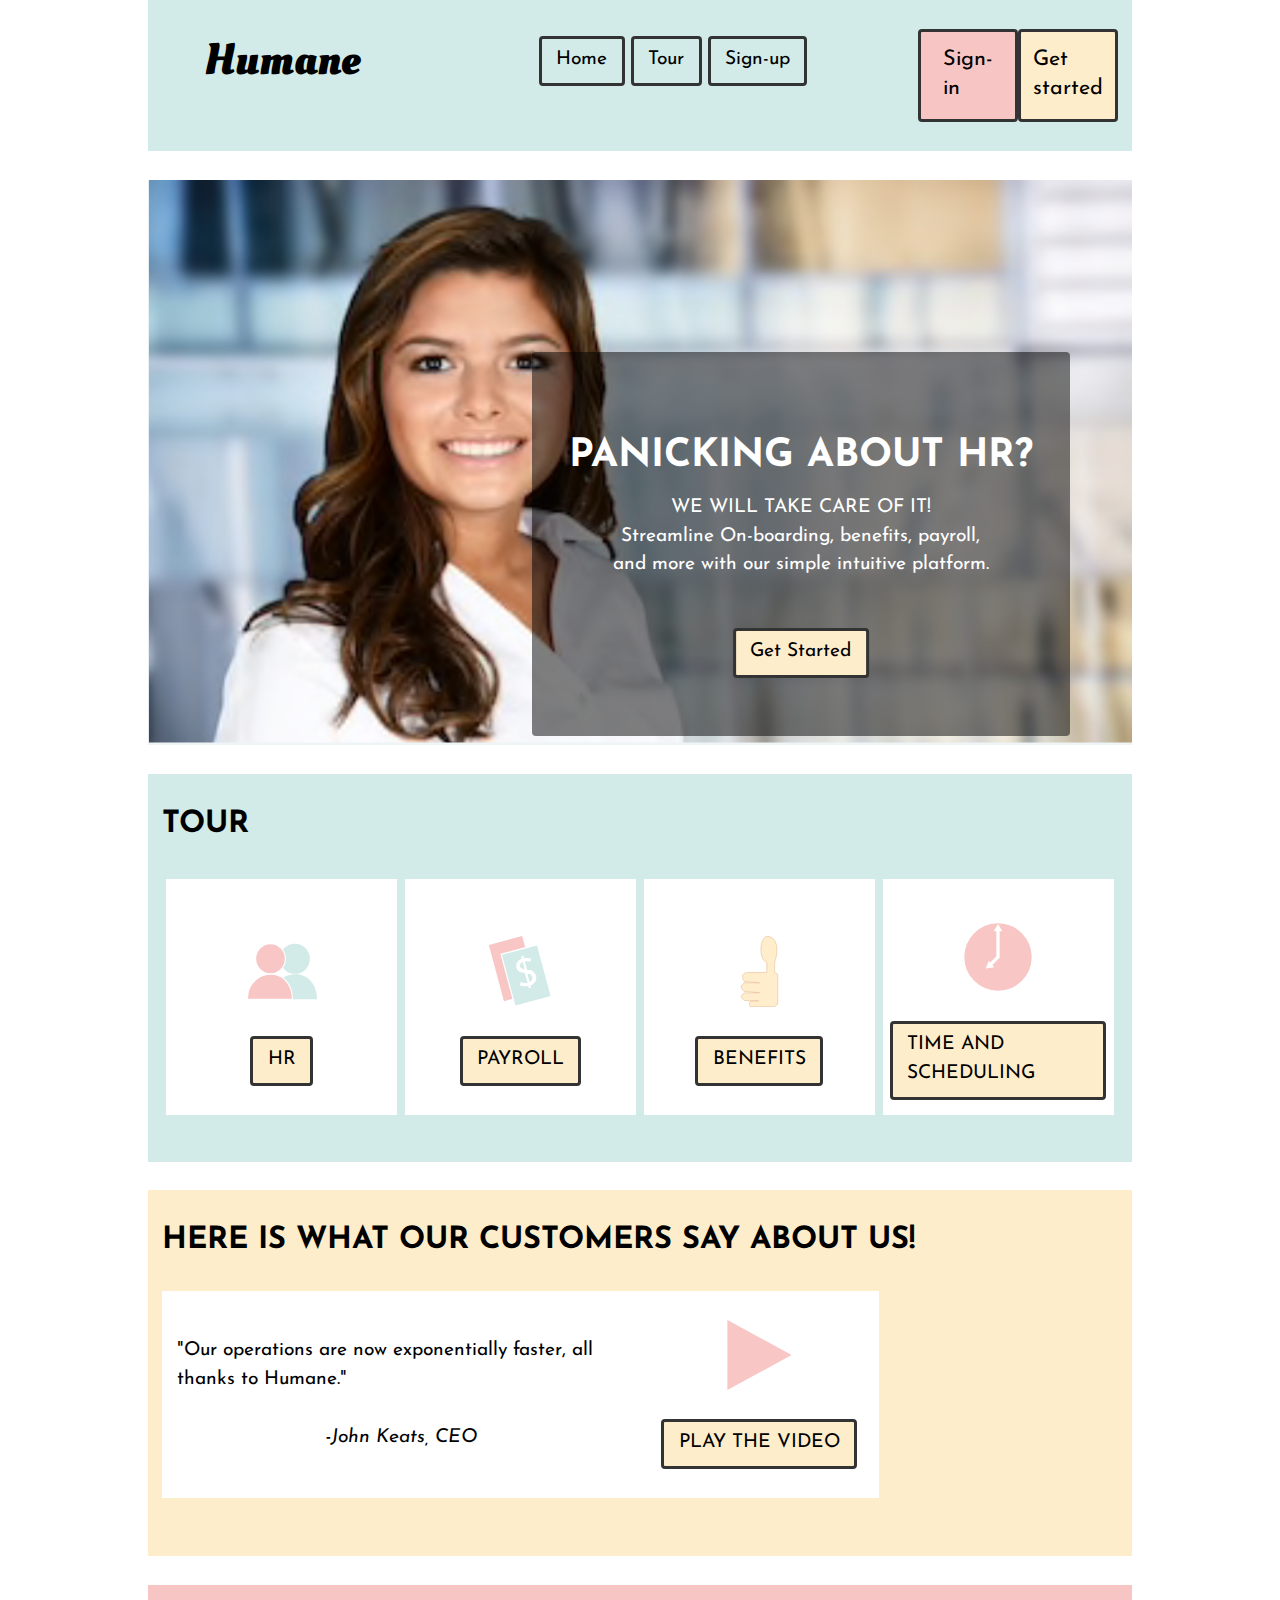
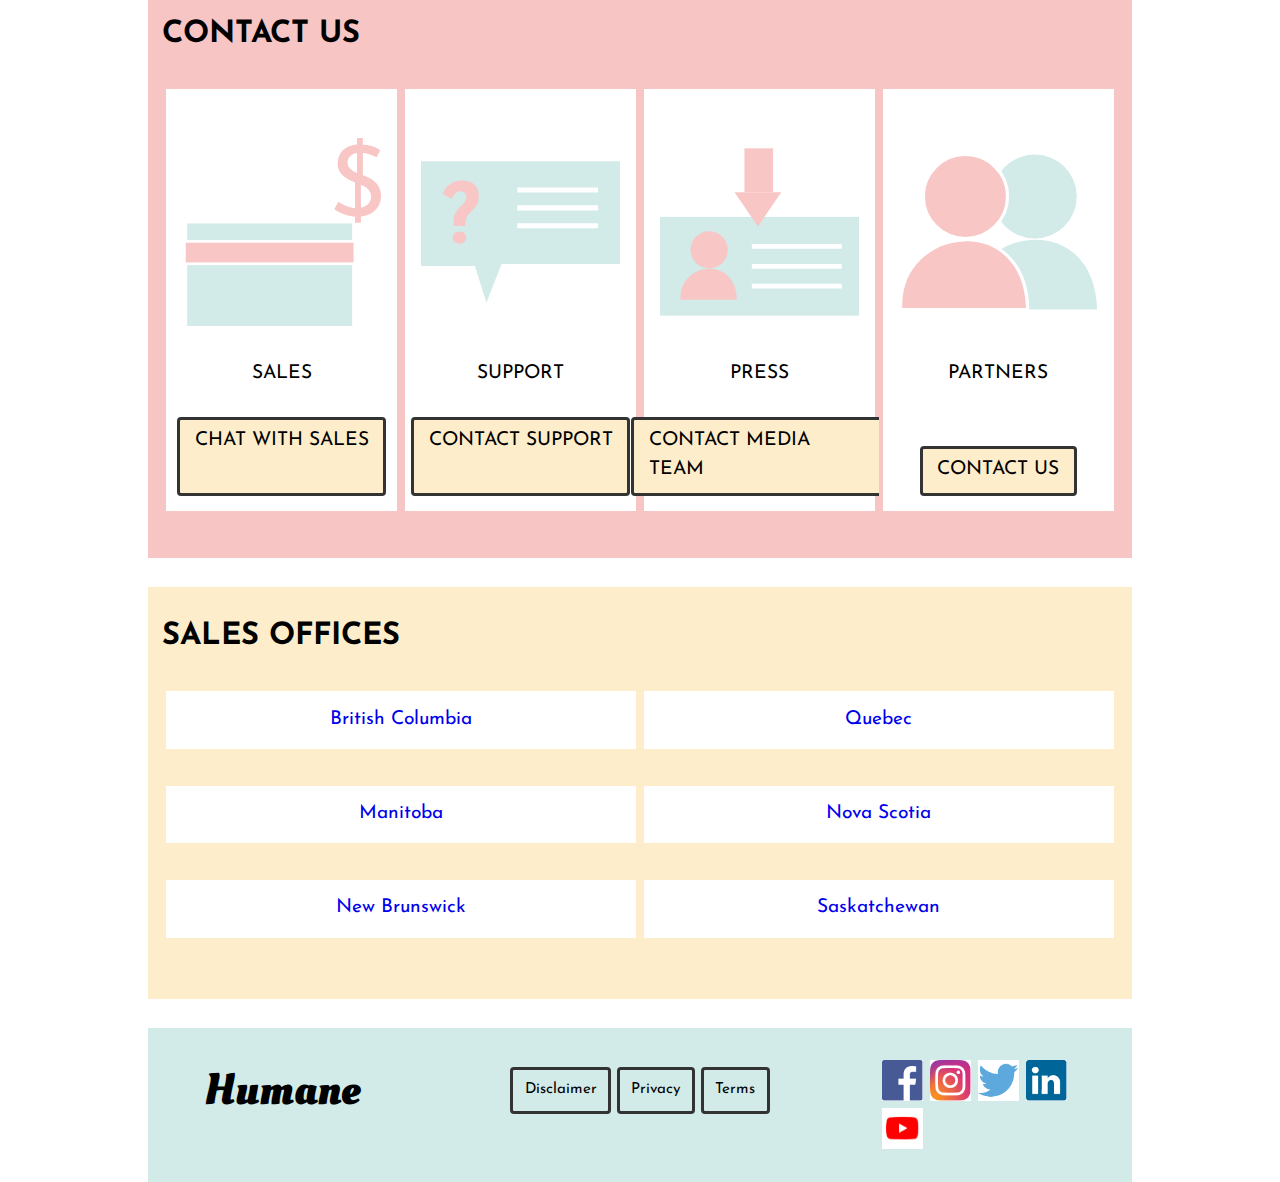
==== commit 54b87bf3: "Make the banner responsive" ====
--- a/index.html
+++ b/index.html
@@ -47,9 +47,9 @@
       <div class="relative">
         <img class="img-flex" src="images/professional-women.png" alt="An image of a smiling young women professional">
         <div class="overlay absolute">
-          <p class="zetta bold pad-t-2 space-below">PANICKING ABOUT HR?</p>
-          <p class="gutter-2">WE WILL TAKE CARE OF IT!<br>Streamline On-boarding, benefits, payroll, and more with our simple intuitive platform.</p>
-          <a class="link-box btn btn-ghost yellow pin-bc push-2 space-above" href="sign-up.html">Get Started</a>
+          <p class="zetta bold pad-t-2 space-below text-center">PANICKING ABOUT HR?</p>
+          <p class="gutter-2 product-statement text-center">WE WILL TAKE CARE OF IT!<br>Streamline On-boarding, benefits, payroll, and more with our simple intuitive platform.</p>
+          <a class="link-box btn btn-ghost yellow pin-bc push-2 space-above text-center" href="sign-up.html">Get Started</a>
         </div>
       </div>
     </section>
@@ -66,21 +66,21 @@
         </li>
 
         <li class="unit unit-content-distribute unit-content-center-vertical xs-1-2 s-1-2 m-1-4 l-1-4 xl-1-4 green-border white push-1-2 island-1-2 gutter-1-4">
-          <i class="embed icon i-256">
+          <i class="embed icon i-128">
             <img class="embed-item img-flex island" src="images/money.svg" alt="An icon for payroll depicting cash">
           </i>
           <a class="link-box btn btn-ghost yellow" href="#">PAYROLL</a>
         </li>
 
         <li class="unit unit-content-distribute unit-content-center-vertical xs-1-2 s-1-2 m-1-4 l-1-4 xl-1-4 green-border white push-1-2 island-1-2 gutter-1-4">
-          <i class="embed icon i-256">
+          <i class="embed icon i-128">
             <img class="embed-item img-flex island" src="images/thumbs-up.svg" alt="An icon for benefits depicting a thumbs up">
           </i>
           <a class="link-box btn btn-ghost yellow" href="#">BENEFITS</a>
         </li>
 
         <li class="unit unit-content-distribute unit-content-center-vertical xs-1-2 s-1-2 m-1-4 l-1-4 xl-1-4 green-border white push-1-2 island-1-2 gutter-1-4">
-          <i class="embed icon i-256">
+          <i class="embed icon i-128">
             <img class="embed-item img-flex island" src="images/clock.svg" alt="An icon for time and scheduling depicting a clock">
           </i>
           <a class="link-box btn btn-ghost yellow" href="#">TIME AND SCHEDULING</a>
--- a/css/main.css
+++ b/css/main.css
@@ -40,15 +40,15 @@
 }
 
 .overlay {
-    bottom: 0rem;
-    left: 0;
-    width: 100%;
-    color: #fff;
-    background-color: rgba(0, 0, 0, .5);
-    border-radius: 4px;
-    max-width: 28em;
-    padding: 0;
-    height: 11em;
+  bottom: 0;
+  left: 0;
+  width: 100%;
+  color: #fff;
+  background-color: rgba(0, 0, 0, .5);
+  border-radius: 4px;
+  max-width: 28em;
+  padding: 0;
+  height: 11em;
 }
 
 .logo,
@@ -110,9 +110,21 @@
   outline: 3px solid #000;
 }
 
+.product-statement {
+  display: none;
+}
+
 @media only screen and (min-width: 25em) {
 
   .overlay {
+    bottom: 0;
+    left: 0;
+    width: 100%;
+    color: #fff;
+    background-color: rgba(0, 0, 0, .5);
+    border-radius: 4px;
+    max-width: 28em;
+    padding: 0;
     height: 14em;
   }
 
@@ -122,6 +134,10 @@
 
   .space-above {
     margin-top: .2em;
+  }
+
+  .product-statement {
+    display: block;
   }
 
 }
